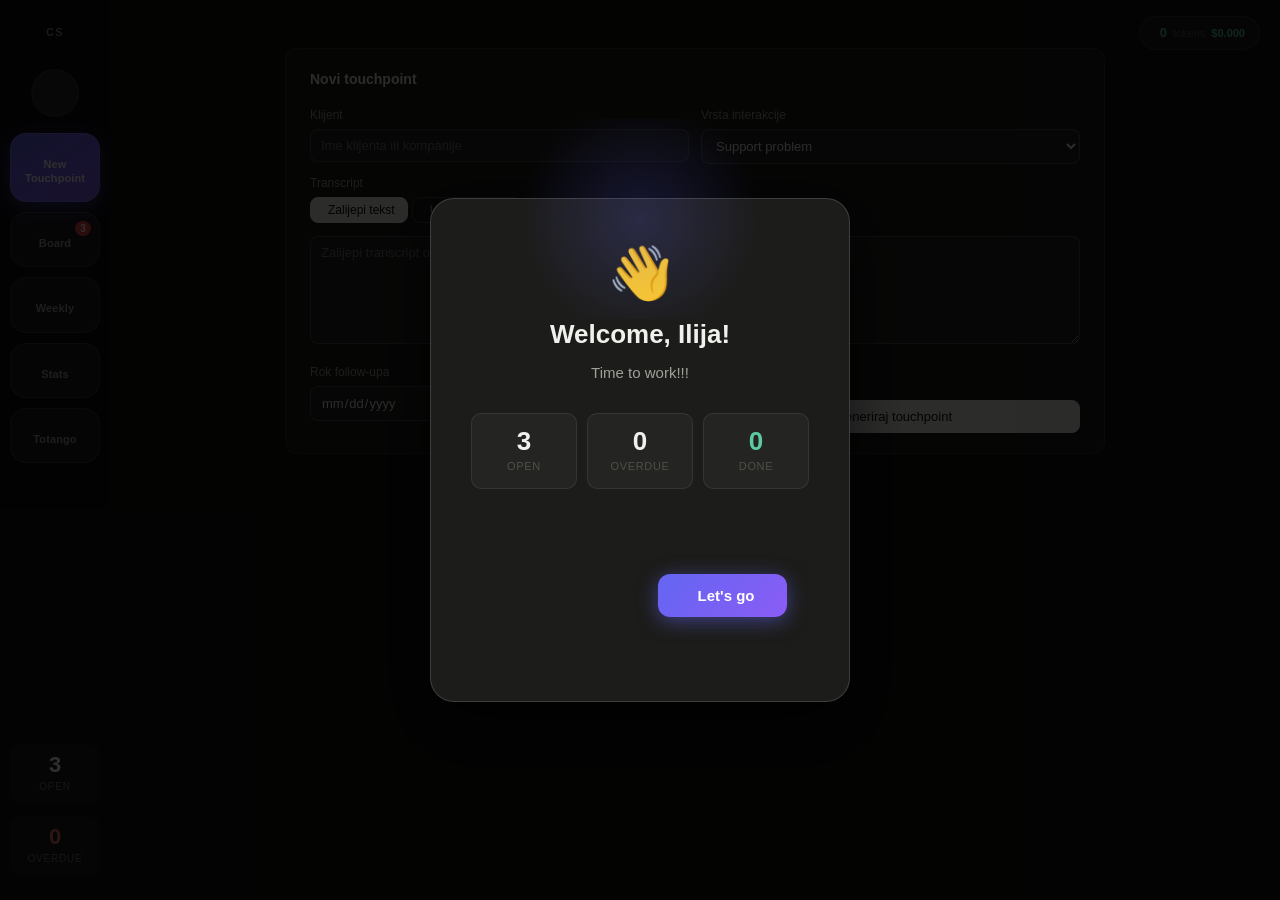
==== index.html @ 9b95db0a "Add files via upload" ====
<!DOCTYPE html>
<html lang="hr">
<head>
  <meta charset="UTF-8" />
  <meta name="viewport" content="width=device-width, initial-scale=1.0" />
  <title>CS Dashboard</title>
  <link rel="stylesheet" href="style.css" />
  <link rel="stylesheet" href="https://cdn.jsdelivr.net/npm/@tabler/icons-webfont@3.19.0/dist/tabler-icons.min.css" />
</head>
<body>
  <div class="app">

    <!-- SIDEBAR -->
    <aside class="sidebar">
      <div class="sidebar-logo">
        <i class="ti ti-layout-kanban"></i>
        <span>CS</span>
      </div>

      <div class="sidebar-avatar" onclick="document.getElementById('avatar-file-input').click()" title="Upload photo">
        <div class="avatar-placeholder" id="avatar-placeholder">
          <i class="ti ti-user"></i>
        </div>
        <img id="avatar-img" src="" alt="Profile" style="display:none" />
        <div class="avatar-overlay"><i class="ti ti-camera"></i></div>
      </div>
      <input type="file" id="avatar-file-input" accept="image/*" onchange="handleAvatarUpload(event)" />

      <nav class="sidebar-nav">
        <button class="nav-btn nav-tp active" data-tab="tp" onclick="switchTab('tp')">
          <i class="ti ti-file-text"></i>
          <span>New<br>Touchpoint</span>
        </button>
        <button class="nav-btn nav-board" data-tab="kb" onclick="switchTab('kb')">
          <i class="ti ti-layout-kanban"></i>
          <span>Board</span>
          <span class="nav-badge" id="kb-badge" style="display:none"></span>
        </button>
        <button class="nav-btn nav-weekly" data-tab="weekly" onclick="switchTab('weekly')">
          <i class="ti ti-calendar-week"></i>
          <span>Weekly</span>
        </button>
        <button class="nav-btn nav-stats" data-tab="stats" onclick="switchTab('stats')">
          <i class="ti ti-chart-pie"></i>
          <span>Stats</span>
        </button>
        <button class="nav-btn nav-totango" onclick="openTotango()">
          <i class="ti ti-external-link"></i>
          <span>Totango</span>
        </button>
      </nav>

      <div class="sidebar-stats">
        <div class="sidebar-stat">
          <div class="sidebar-stat-num" id="hdr-open">0</div>
          <div class="sidebar-stat-lbl">Open</div>
        </div>
        <div class="sidebar-stat warn">
          <div class="sidebar-stat-num" id="hdr-over">0</div>
          <div class="sidebar-stat-lbl">Overdue</div>
        </div>
      </div>
    </aside>

    <main class="content">
      <div class="token-counter" id="token-display">
        <i class="ti ti-cpu" style="font-size:13px"></i>
        <span id="token-num">0</span>
        <span class="token-sep">tokens</span>
        <span id="token-cost">$0.000</span>
      </div>

      <!-- TOUCHPOINT TAB -->
      <div class="view active" id="view-tp">
        <div class="tp-wrap">
          <div class="tp-form card">
            <h2 class="section-title">Novi touchpoint</h2>
            <div class="row2">
              <div class="field">
                <label for="tp-client">Klijent</label>
                <input id="tp-client" type="text" placeholder="Ime klijenta ili kompanije" />
              </div>
              <div class="field">
                <label for="tp-type">Vrsta interakcije</label>
                <select id="tp-type">
                  <option value="Support">Support problem</option>
                  <option value="Follow-up">Follow-up</option>
                  <option value="Bug">Bug prijava</option>
                  <option value="Feature">Feature zahtjev</option>
                  <option value="Billing">Billing</option>
                  <option value="Check-in">Check-in</option>
                </select>
              </div>
            </div>

            <div class="field">
              <label>Transcript</label>
              <div class="transcript-tabs">
                <button class="tt-tab active" onclick="switchTranscriptTab('paste')" id="ttab-paste">
                  <i class="ti ti-clipboard"></i> Zalijepi tekst
                </button>
                <button class="tt-tab" onclick="switchTranscriptTab('file')" id="ttab-file">
                  <i class="ti ti-file-upload"></i> Učitaj datoteku
                </button>
              </div>
              <div id="tt-paste">
                <textarea id="tp-raw" placeholder="Zalijepi transcript ovdje — Teams/Zoom summary, key points, ili slobodni opis situacije..." rows="6"></textarea>
              </div>
              <div id="tt-file" style="display:none">
                <div class="file-drop" id="file-drop"
                  onclick="document.getElementById('tp-file').click()"
                  ondragover="fileDragOver(event)"
                  ondragleave="fileDragLeave(event)"
                  ondrop="fileDrop(event)">
                  <i class="ti ti-file-text" style="font-size:24px;color:var(--text-3)"></i>
                  <span>Klikni ili prevuci datoteku</span>
                  <span class="file-hint">Podržava .txt, .md, .docx</span>
                </div>
                <input type="file" id="tp-file" accept=".txt,.md,.docx" style="display:none" onchange="handleFileUpload(event)" />
                <div id="file-loaded" class="file-loaded" style="display:none">
                  <i class="ti ti-circle-check" style="color:var(--teal-text)"></i>
                  <span id="file-loaded-name"></span>
                  <button class="btn-clear-file" onclick="clearFile()"><i class="ti ti-x"></i></button>
                </div>
              </div>
            </div>

            <div class="row2">
              <div class="field">
                <label for="tp-due">Rok follow-upa</label>
                <input id="tp-due" type="date" />
              </div>
              <div class="field field-action">
                <button class="btn btn-primary btn-full" id="btn-generate" onclick="generateTP()">
                  <i class="ti ti-sparkles"></i> Generiraj touchpoint
                </button>
              </div>
            </div>
          </div>

          <div class="tp-result card" id="tp-result-wrap" style="display:none">
            <div class="result-header">
              <h2 class="section-title">Generirani touchpoint</h2>
              <span class="result-client" id="result-client-label"></span>
            </div>
            <div class="tp-sections" id="tp-sections"></div>
            <div class="action-row">
              <button class="btn" onclick="copyTP()">
                <i class="ti ti-copy"></i> Copy for Totango
              </button>
              <button class="btn btn-tango" onclick="openSendToTotango()">
                <i class="ti ti-send"></i> Send to Totango
              </button>
              <button class="btn btn-success" onclick="addToBoard()">
                <i class="ti ti-circle-plus"></i> Add to board
              </button>
              <button class="btn btn-tasks" onclick="createTasksFromNextSteps()">
                <i class="ti ti-list-check"></i> Create tasks
              </button>
              <button class="btn btn-ghost" onclick="resetTP()">
                <i class="ti ti-refresh"></i> New
              </button>
            </div>
            <div class="feedback-msg" id="feedback-msg"></div>
          </div>
        </div>
      </div>

      <!-- KANBAN TAB -->
      <div class="view" id="view-kb">
        <div class="kb-toolbar">
          <select class="filter-select" id="kb-filter" onchange="renderBoard()">
            <option value="">All categories</option>
            <option>Support</option>
            <option>Bug</option>
            <option>Feature</option>
            <option>Billing</option>
            <option>Follow-up</option>
          </select>
          <button class="btn btn-sm" onclick="openAdd('todo')">
            <i class="ti ti-plus"></i> Add task
          </button>
        </div>
        <div class="board" id="board"></div>

        <!-- SPEECH BAR -->
        <div class="speech-bar" id="speech-bar">
          <span class="speech-label">Quick add:</span>
          <button class="mic-btn" id="mic-btn" onclick="toggleMic()" title="Click to speak">
            <i class="ti ti-microphone" id="mic-icon"></i>
          </button>
          <input class="speech-input" id="speech-input" type="text" placeholder='Type or speak a task... e.g. "Follow up with Acme about login issue"' />
          <select class="speech-col-select" id="speech-col">
            <option value="todo">To Do</option>
            <option value="waiting">Waiting</option>
            <option value="inprogress">In Progress</option>
            <option value="logtotango">Log to Totango</option>
            <option value="done">Done</option>
            <option value="specialcare">Special Care</option>
          </select>
          <button class="speech-add-btn" onclick="speechAddTask()">
            <i class="ti ti-circle-plus"></i> Add
          </button>
        </div>
      </div>

      <!-- STATS TAB -->
      <div class="view" id="view-stats">
        <div class="stats-layout">
          <div class="stats-left">
            <div class="stats-card card">
              <h2 class="section-title">Task completion</h2>
              <p class="stats-hint">Click a slice to see tasks</p>
              <div class="chart-wrap">
                <canvas id="pie-chart" width="200" height="200" style="cursor:pointer"></canvas>
                <div class="chart-legend" id="chart-legend"></div>
              </div>
            </div>
            <div class="stats-card card">
              <h2 class="section-title">By category</h2>
              <p class="stats-hint">Click a slice to see tasks</p>
              <div class="chart-wrap">
                <canvas id="bar-chart" width="200" height="200" style="cursor:pointer"></canvas>
                <div class="chart-legend" id="bar-legend"></div>
              </div>
            </div>
            <div class="stats-summary card">
              <h2 class="section-title">Summary</h2>
              <div class="summary-grid" id="summary-grid"></div>
            </div>
          </div>
          <div class="stats-right" id="stats-drilldown" style="display:none">
            <div class="card drilldown-card">
              <div class="drilldown-header">
                <div>
                  <h2 class="section-title" id="drilldown-title"></h2>
                  <p class="stats-hint" id="drilldown-count"></p>
                </div>
                <button class="icon-btn" onclick="closeDrilldown()"><i class="ti ti-x"></i></button>
              </div>
              <div class="drilldown-scroll" id="drilldown-tasks" style="max-height:520px;overflow-y:auto;overflow-x:hidden;padding-bottom:48px"></div>
              <div class="drilldown-fade"></div>
            </div>
          </div>
        </div>
      </div>

      <!-- WEEKLY VIEW -->
      <div class="view" id="view-weekly">
        <div class="weekly-wrap">
          <div class="weekly-header">
            <h2 class="section-title" id="weekly-title">Weekly Overview</h2>
            <button class="btn btn-sm" onclick="renderWeekly()"><i class="ti ti-refresh"></i> Refresh</button>
          </div>
          <div class="weekly-grid" id="weekly-grid"></div>
        </div>
      </div>

    </main>
  </div>

  <!-- CLIENT VIEW MODAL -->
  <div class="modal-bg" id="client-modal">
    <div class="modal modal-wide">
      <div class="modal-header">
        <h3 id="client-modal-name"></h3>
        <button class="icon-btn" onclick="closeClientModal()" aria-label="Close"><i class="ti ti-x"></i></button>
      </div>
      <div id="client-modal-tasks"></div>
    </div>
  </div>

  <!-- DETAIL MODAL -->
  <div class="modal-bg" id="det-modal">
    <div class="modal">
      <div class="modal-header">
        <div class="det-title-wrap">
          <input class="det-title-input" id="det-title" type="text" placeholder="Task title..." />
          <button class="field-mic-btn" onclick="fieldSpeech('det-title')" title="Speak title"><i class="ti ti-microphone"></i></button>
        </div>
        <button class="icon-btn" onclick="closeDetail()" aria-label="Close"><i class="ti ti-x"></i></button>
      </div>

      <button class="voice-fill-btn" id="voice-fill-btn" onclick="voiceFillTask()">
        <i class="ti ti-microphone"></i> Fill entire task by voice
      </button>
      <div class="voice-fill-status" id="voice-fill-status"></div>

      <div class="field">
        <label for="det-client-input">Client</label>
        <div class="field-with-mic">
          <input id="det-client-input" type="text" placeholder="Client name" />
          <button class="field-mic-btn" onclick="fieldSpeech('det-client-input')" title="Speak client name"><i class="ti ti-microphone"></i></button>
        </div>
      </div>
      <div class="field">
        <label>Status</label>
        <div class="status-row" id="det-status-row"></div>
      </div>
      <div class="field">
        <label for="det-note">Notes / touchpoint</label>
        <div class="field-with-mic">
          <textarea id="det-note" rows="5"></textarea>
          <button class="field-mic-btn field-mic-textarea" onclick="fieldSpeech('det-note')" title="Speak notes"><i class="ti ti-microphone"></i></button>
        </div>
      </div>
      <div class="field">
        <label for="det-due">Due date</label>
        <input id="det-due" type="date" />
      </div>
      <div class="modal-footer">
        <button class="btn btn-danger-ghost" onclick="deleteTask()">
          <i class="ti ti-trash"></i> Delete
        </button>
        <div class="modal-footer-right">
          <button class="btn" onclick="closeDetail()">Cancel</button>
          <button class="btn btn-primary" onclick="saveDetail()">Save</button>
        </div>
      </div>
    </div>
  </div>

  <!-- ADD MODAL -->
  <div class="modal-bg" id="add-modal">
    <div class="modal">
      <div class="modal-header">
        <h3>New task</h3>
        <button class="icon-btn" onclick="closeAdd()" aria-label="Close"><i class="ti ti-x"></i></button>
      </div>

      <button class="voice-fill-btn" id="voice-fill-add-btn" onclick="voiceFillNewTask()">
        <i class="ti ti-microphone"></i> Fill entire task by voice
      </button>
      <div class="voice-fill-status" id="voice-fill-add-status"></div>

      <div class="field">
        <label for="new-title">Title</label>
        <input id="new-title" type="text" placeholder="Short description..." />
      </div>
      <div class="field">
        <label for="new-client">Client</label>
        <input id="new-client" type="text" placeholder="Client name" />
      </div>
      <div class="row2">
        <div class="field">
          <label for="new-tag">Category</label>
          <select id="new-tag">
            <option>Support</option><option>Bug</option><option>Feature</option>
            <option>Billing</option><option>Follow-up</option>
          </select>
        </div>
        <div class="field">
          <label for="new-due">Due date</label>
          <input id="new-due" type="date" />
        </div>
      </div>
      <div class="field">
        <label for="new-note">Notes</label>
        <textarea id="new-note" rows="3" placeholder="Details, ticket number, link..."></textarea>
      </div>
      <div class="modal-footer">
        <div></div>
        <div class="modal-footer-right">
          <button class="btn" onclick="closeAdd()">Cancel</button>
          <button class="btn btn-primary" onclick="saveNew()">Add task</button>
        </div>
      </div>
    </div>
  </div>

  <!-- API KEY MODAL -->
  <div class="modal-bg" id="apikey-modal">
    <div class="modal">
      <div class="modal-header">
        <h3>Anthropic API ključ</h3>
      </div>
      <p class="modal-desc">Za generiranje touchpointova potreban je Anthropic API ključ. Sprema se samo lokalno u tvom browseru.</p>
      <div class="field">
        <label for="apikey-input">API ključ</label>
        <input id="apikey-input" type="password" placeholder="sk-ant-..." />
      </div>
      <div class="modal-footer">
        <a class="link-sm" href="https://console.anthropic.com/settings/keys" target="_blank">
          <i class="ti ti-external-link"></i> Dohvati ključ
        </a>
        <div class="modal-footer-right">
          <button class="btn btn-primary" onclick="saveApiKey()">Spremi i nastavi</button>
        </div>
      </div>
    </div>
  </div>

  <!-- WELCOME MODAL -->
  <div id="welcome-modal" style="position:fixed;inset:0;background:rgba(0,0,0,0.82);z-index:99999;display:flex;align-items:center;justify-content:center;padding:24px;font-family:-apple-system,BlinkMacSystemFont,'Segoe UI',sans-serif">
    <div style="background:#1c1c1a;border:0.5px solid rgba(255,255,255,0.15);border-radius:24px;padding:48px 40px 40px;width:100%;max-width:420px;text-align:center;position:relative;box-shadow:0 24px 60px rgba(0,0,0,0.6)">
      <div style="position:absolute;top:-80px;left:50%;transform:translateX(-50%);width:280px;height:200px;background:radial-gradient(circle,rgba(99,102,241,0.2) 0%,transparent 70%);pointer-events:none"></div>
      <div style="font-size:52px;margin-bottom:16px;line-height:1">👋</div>
      <div style="font-size:26px;font-weight:700;color:#f0f0ec;margin-bottom:8px">Welcome, Ilija!</div>
      <div style="font-size:15px;color:#a0a09a;margin-bottom:28px">Time to work!!!</div>
      <div style="display:flex;gap:10px;margin-bottom:32px" id="welcome-stats"></div>
      <div id="btn-wrap" style="position:relative;height:140px;width:100%;overflow:hidden;border-radius:12px">
        <button id="go-btn" onmouseenter="runAway(event)" onclick="closeWelcome()" style="padding:13px 32px;font-size:14px;font-weight:600;border-radius:12px;background:linear-gradient(135deg,#6366f1,#8b5cf6);color:white;border:none;cursor:pointer;position:absolute;top:50%;left:50%;transform:translate(-50%,-50%);white-space:nowrap;box-shadow:0 4px 20px rgba(99,102,241,0.5);transition:left .15s ease,top .15s ease,box-shadow .15s;font-family:inherit;display:flex;align-items:center;gap:8px;font-size:15px">
          <i class="ti ti-arrow-right" style="font-size:16px" aria-hidden="true"></i> Let's go
        </button>
      </div>
    </div>
  </div>

  <!-- PAC-MAN LOADING OVERLAY -->
  <div id="charizard-overlay" style="display:none;position:fixed;inset:0;background:rgba(0,0,0,0.88);z-index:9998;align-items:center;justify-content:center;flex-direction:column;gap:20px">
    <canvas id="charizard-canvas" width="360" height="80"></canvas>
    <div style="font-family:'Press Start 2P',monospace;font-size:9px;color:rgba(255,255,255,0.5);letter-spacing:1px" id="charizard-msg">GENERATING...</div>
  </div>

  <!-- SEND TO TOTANGO MODAL -->
  <div class="modal-bg" id="totango-modal">
    <div class="modal modal-wide">
      <div class="modal-header">
        <h3><i class="ti ti-send" style="font-size:16px;vertical-align:-2px;margin-right:6px"></i>Send to Totango</h3>
        <button class="icon-btn" onclick="closeTotangoModal()" aria-label="Close"><i class="ti ti-x"></i></button>
      </div>

      <div class="field">
        <label>Touchpoint type</label>
        <select id="tango-type">
          <option value="csat_follow_up">CSAT Follow Up</option>
          <option value="email">Email</option>
          <option value="in_person_meeting">In person meeting</option>
          <option value="internal_note">Internal Note</option>
          <option value="ms_teams_meeting" selected>MS Teams meeting</option>
          <option value="telephone_call">Telephone call</option>
        </select>
      </div>

      <div class="field">
        <label>Search account</label>
        <div style="display:flex;gap:8px">
          <input id="tango-search" type="text" placeholder="Search by company name..." style="flex:1" oninput="debounceTotangoSearch()" />
          <button class="btn btn-sm" onclick="searchTotangoAccounts()"><i class="ti ti-search"></i></button>
        </div>
      </div>

      <div id="tango-results" style="display:none;margin-bottom:12px">
        <div style="font-size:11px;color:var(--text-3);text-transform:uppercase;letter-spacing:.06em;margin-bottom:6px" id="tango-results-label"></div>
        <div id="tango-accounts-list"></div>
      </div>

      <div id="tango-selected-account" style="display:none;margin-bottom:12px">
        <div style="background:var(--surface2);border:0.5px solid var(--border);border-radius:var(--radius);padding:10px 14px;display:flex;align-items:center;gap:10px">
          <div id="tango-account-avatar" style="width:36px;height:36px;border-radius:50%;background:#0D9488;display:flex;align-items:center;justify-content:center;font-size:12px;font-weight:600;color:white;flex-shrink:0"></div>
          <div style="flex:1;min-width:0">
            <div id="tango-account-name" style="font-size:13px;font-weight:500;color:var(--text)"></div>
            <div id="tango-account-meta" style="font-size:11px;color:var(--text-3);margin-top:2px"></div>
          </div>
          <button class="icon-btn" onclick="clearTotangoAccount()" title="Change account"><i class="ti ti-x"></i></button>
        </div>
      </div>

      <div class="field">
        <label for="tango-subject">Subject</label>
        <input id="tango-subject" type="text" placeholder="Touchpoint subject (max 255 chars)" maxlength="255" />
      </div>

      <div id="tango-status" style="font-size:12px;color:var(--text-3);min-height:18px;margin-bottom:8px"></div>

      <div class="modal-footer">
        <div></div>
        <div class="modal-footer-right">
          <button class="btn" onclick="closeTotangoModal()">Cancel</button>
          <button class="btn btn-tango" id="tango-send-btn" onclick="sendTouchpointToTotango()" disabled>
            <i class="ti ti-send"></i> Send to Totango
          </button>
        </div>
      </div>
    </div>
  </div>

  <script src="https://cdn.jsdelivr.net/npm/mammoth@1.6.0/mammoth.browser.min.js"></script>
  <script src="app.js"></script>
</body>
</html>
---- style.css ----
:root {
  --bg: #111110;
  --surface: #1c1c1a;
  --surface2: #242422;
  --border: rgba(255,255,255,0.1);
  --border-strong: rgba(255,255,255,0.18);
  --text: #f0f0ec;
  --text-2: #a0a09a;
  --text-3: #505048;
  --blue-bg: #042C53;
  --blue-text: #85B7EB;
  --red-bg: #501313;
  --red-text: #F09595;
  --green-bg: #173404;
  --green-text: #97C459;
  --amber-bg: #412402;
  --amber-text: #EF9F27;
  --purple-bg: #26215C;
  --purple-text: #AFA9EC;
  --teal-bg: #04342C;
  --teal-text: #5DCAA5;
  --accent: #f0f0ec;
  --radius: 8px;
  --radius-lg: 12px;
}

*, *::before, *::after { box-sizing: border-box; margin: 0; padding: 0; }

body {
  font-family: -apple-system, BlinkMacSystemFont, 'Segoe UI', sans-serif;
  background: var(--bg);
  color: var(--text);
  font-size: 15px;
  line-height: 1.5;
  min-height: 100vh;
}

/* LAYOUT */
.app {
  display: flex;
  min-height: 100vh;
}

/* SIDEBAR */
.sidebar {
  width: 110px;
  flex-shrink: 0;
  background: #0f0f13;
  display: flex;
  flex-direction: column;
  align-items: center;
  padding: 20px 10px 24px;
  gap: 0;
  position: fixed;
  top: 0;
  left: 0;
  bottom: 0;
  z-index: 20;
}

.sidebar-logo {
  display: flex;
  flex-direction: column;
  align-items: center;
  gap: 4px;
  margin-bottom: 28px;
  color: white;
}
.sidebar-logo .ti { font-size: 22px; opacity: 0.9; }
.sidebar-logo span { font-size: 11px; font-weight: 700; letter-spacing: 0.12em; opacity: 0.5; text-transform: uppercase; }

.sidebar-nav {
  display: flex;
  flex-direction: column;
  gap: 10px;
  width: 100%;
}

/* Nav buttons — big, rounded, gradient */
.nav-btn {
  width: 100%;
  display: flex;
  flex-direction: column;
  align-items: center;
  justify-content: center;
  gap: 7px;
  padding: 16px 8px;
  border-radius: 16px;
  border: 1px solid rgba(255,255,255,0.12);
  cursor: pointer;
  font-family: inherit;
  font-size: 11px;
  font-weight: 600;
  color: rgba(255,255,255,0.6);
  background: rgba(255,255,255,0.06);
  transition: all 0.2s ease;
  position: relative;
  line-height: 1.3;
  letter-spacing: 0.01em;
}
.nav-btn .ti { font-size: 22px; transition: transform 0.2s; }
.nav-btn:hover {
  color: rgba(255,255,255,0.9);
  background: rgba(255,255,255,0.12);
  border-color: rgba(255,255,255,0.2);
  transform: translateY(-1px);
}
.nav-btn:hover .ti { transform: scale(1.1); }

/* Active states with unique gradients */
.nav-btn.active { color: white; }

.nav-tp.active {
  background: linear-gradient(145deg, #6366f1, #8b5cf6);
  box-shadow: 0 6px 20px rgba(99,102,241,0.45);
}
.nav-board.active {
  background: linear-gradient(145deg, #0ea5e9, #2563eb);
  box-shadow: 0 6px 20px rgba(37,99,235,0.45);
}
.nav-stats.active {
  background: linear-gradient(145deg, #10b981, #059669);
  box-shadow: 0 6px 20px rgba(16,185,129,0.4);
}

/* Hover previews for inactive */
.nav-tp:not(.active):hover { background: rgba(99,102,241,0.15); color: #a5b4fc; }
.nav-board:not(.active):hover { background: rgba(37,99,235,0.15); color: #93c5fd; }
.nav-stats:not(.active):hover { background: rgba(16,185,129,0.15); color: #6ee7b7; }
.nav-totango { color: rgba(255,255,255,0.6); background: rgba(255,255,255,0.06); border: 1px solid rgba(255,255,255,0.12); }
.nav-totango:hover { background: rgba(20,184,166,0.2); color: #5eead4; border-color: rgba(20,184,166,0.4); }

.nav-badge {
  position: absolute;
  top: 8px;
  right: 8px;
  background: #ef4444;
  color: white;
  font-size: 10px;
  font-weight: 700;
  padding: 1px 5px;
  border-radius: 999px;
  min-width: 16px;
  text-align: center;
}

/* Sidebar stats at bottom */
.sidebar-stats {
  margin-top: auto;
  display: flex;
  flex-direction: column;
  gap: 12px;
  width: 100%;
}
.sidebar-stat {
  background: rgba(255,255,255,0.05);
  border-radius: 12px;
  padding: 10px;
  text-align: center;
}
.sidebar-stat.warn .sidebar-stat-num { color: #f87171; }
.token-stat { background: rgba(255,255,255,0.04); }
.token-display {
  display: flex;
  flex-direction: column;
  align-items: center;
  gap: 1px;
  line-height: 1.3;
  font-family: -apple-system, monospace;
}
.sidebar-stat-num {
  font-size: 22px;
  font-weight: 700;
  color: white;
  line-height: 1;
}
.sidebar-stat-lbl {
  font-size: 10px;
  color: rgba(255,255,255,0.4);
  margin-top: 3px;
  text-transform: uppercase;
  letter-spacing: 0.08em;
}

/* CONTENT */
.content { margin-left: 110px; padding: 28px; flex: 1; min-width: 0; }
.view { display: none; }
.view.active { display: block; }

/* Touchpoint centered */
#view-tp.active {
  display: flex;
  flex-direction: column;
  align-items: center;
  padding-top: 20px;
}

#view-kb {
  height: calc(100vh - 56px);
  overflow: hidden;
  padding-bottom: 0;
}
.tp-wrap {
  width: 100%;
  max-width: 820px;
  display: flex;
  flex-direction: column;
  gap: 16px;
}
.tp-form.card { width: 100%; }

/* Profile avatar in sidebar */
.sidebar-avatar {
  width: 48px;
  height: 48px;
  border-radius: 50%;
  overflow: hidden;
  margin-bottom: 16px;
  border: 2px solid rgba(255,255,255,0.15);
  cursor: pointer;
  flex-shrink: 0;
  position: relative;
}
.sidebar-avatar img {
  width: 100%;
  height: 100%;
  object-fit: cover;
}
.sidebar-avatar .avatar-placeholder {
  width: 100%;
  height: 100%;
  background: rgba(255,255,255,0.1);
  display: flex;
  align-items: center;
  justify-content: center;
  color: rgba(255,255,255,0.4);
  font-size: 20px;
}
.sidebar-avatar:hover .avatar-overlay {
  opacity: 1;
}
.avatar-overlay {
  position: absolute;
  inset: 0;
  background: rgba(0,0,0,0.5);
  display: flex;
  align-items: center;
  justify-content: center;
  opacity: 0;
  transition: opacity 0.15s;
  border-radius: 50%;
}
.avatar-overlay .ti { font-size: 16px; color: white; }
#avatar-file-input { display: none; }

/* CARDS */
.card {
  background: var(--surface);
  border: 0.5px solid var(--border);
  border-radius: var(--radius-lg);
  padding: 20px 24px;
}

/* TOUCHPOINT FORM */
.section-title { font-size: 14px; font-weight: 600; color: var(--text); margin-bottom: 16px; }
.row2 { display: grid; grid-template-columns: 1fr 1fr; gap: 12px; }
.field { display: flex; flex-direction: column; gap: 5px; margin-bottom: 12px; }
.field:last-child { margin-bottom: 0; }
.field label { font-size: 12px; font-weight: 500; color: var(--text-2); }
.field-action { justify-content: flex-end; }
.field input, .field select, .field textarea {
  font-size: 13px;
  padding: 8px 10px;
  border-radius: var(--radius);
  border: 0.5px solid var(--border-strong);
  background: var(--surface2);
  color: var(--text);
  font-family: inherit;
  width: 100%;
  transition: border-color 0.15s;
}
.field input:focus, .field select:focus, .field textarea:focus {
  outline: none;
  border-color: var(--text-2);
}
.field textarea { resize: vertical; }

.tp-output {
  font-size: 13px;
  line-height: 1.7;
  color: var(--text);
  background: var(--surface2);
  border: 0.5px solid var(--border);
  border-radius: var(--radius);
  padding: 12px 14px;
  min-height: 100px;
  white-space: pre-wrap;
  margin-bottom: 12px;
}
.tp-output.loading { color: var(--text-3); font-style: italic; }

/* TRANSCRIPT TABS */
.transcript-tabs {
  display: flex;
  gap: 4px;
  margin-bottom: 8px;
}
.tt-tab {
  display: flex;
  align-items: center;
  gap: 5px;
  padding: 5px 12px;
  font-size: 12px;
  font-weight: 500;
  border-radius: var(--radius);
  border: 0.5px solid var(--border-strong);
  background: transparent;
  color: var(--text-2);
  cursor: pointer;
  font-family: inherit;
  transition: all 0.15s;
}
.tt-tab.active {
  background: var(--accent);
  color: var(--bg);
  border-color: var(--accent);
}
.tt-tab .ti { font-size: 13px; }

/* FILE DROP */
.file-drop {
  display: flex;
  flex-direction: column;
  align-items: center;
  justify-content: center;
  gap: 6px;
  padding: 24px 16px;
  border: 1.5px dashed var(--border-strong);
  border-radius: var(--radius);
  background: var(--surface2);
  cursor: pointer;
  transition: border-color 0.15s, background 0.15s;
  text-align: center;
}
.file-drop:hover { border-color: var(--text-2); background: var(--surface); }
.file-drop span { font-size: 13px; color: var(--text-2); }
.file-hint { font-size: 11px !important; color: var(--text-3) !important; }
.file-loaded {
  display: flex;
  align-items: center;
  gap: 8px;
  padding: 8px 12px;
  background: var(--teal-bg);
  border-radius: var(--radius);
  font-size: 13px;
  color: var(--teal-text);
  margin-top: 8px;
}
.file-loaded span { flex: 1; }
.btn-clear-file {
  background: none;
  border: none;
  cursor: pointer;
  color: var(--teal-text);
  padding: 0;
  display: flex;
  align-items: center;
  opacity: 0.7;
}
.btn-clear-file:hover { opacity: 1; }

/* TP SECTIONS - structured output */
.tp-sections { margin-bottom: 14px; }
.tp-section { margin-bottom: 12px; }
.tp-section-label {
  font-size: 11px;
  font-weight: 600;
  text-transform: uppercase;
  letter-spacing: 0.06em;
  color: var(--text-3);
  margin-bottom: 4px;
}
.tp-section-textarea {
  width: 100%;
  font-size: 13px;
  line-height: 1.65;
  color: var(--text);
  background: var(--surface2);
  border: 0.5px solid var(--border);
  border-radius: var(--radius);
  padding: 10px 12px;
  resize: vertical;
  font-family: inherit;
  min-height: 60px;
  transition: border-color 0.15s;
}
.tp-section-textarea:focus {
  outline: none;
  border-color: var(--border-strong);
}

.result-header { display: flex; align-items: center; justify-content: space-between; margin-bottom: 12px; }
.result-client { font-size: 12px; color: var(--text-3); }
.result-header .section-title { margin-bottom: 0; }

.action-row { display: flex; gap: 8px; flex-wrap: wrap; }
.feedback-msg { font-size: 12px; color: var(--teal-text); margin-top: 8px; min-height: 18px; }

/* BUTTONS */
.btn {
  display: inline-flex;
  align-items: center;
  gap: 6px;
  padding: 8px 14px;
  font-size: 13px;
  font-weight: 500;
  border-radius: var(--radius);
  border: 0.5px solid var(--border-strong);
  background: transparent;
  color: var(--text);
  cursor: pointer;
  font-family: inherit;
  transition: background 0.15s, opacity 0.15s;
  white-space: nowrap;
}
.btn:hover { background: var(--surface2); }
.btn:active { transform: scale(0.98); }
.btn .ti { font-size: 15px; }
.btn-primary {
  background: var(--accent);
  color: var(--bg);
  border-color: var(--accent);
}
.btn-primary:hover { opacity: 0.85; background: var(--accent); }
.btn-success {
  background: var(--teal-bg);
  color: var(--teal-text);
  border-color: var(--teal-text);
}
.btn-success:hover { opacity: 0.85; }
.btn-tango {
  background: rgba(13,148,136,0.12);
  color: #0D9488;
  border-color: #0D9488;
}
.btn-tango:hover { background: rgba(13,148,136,0.22); }
.btn-tango:disabled { opacity: 0.4; cursor: not-allowed; }

.tango-account-item {
  display: flex;
  align-items: center;
  gap: 10px;
  padding: 8px 12px;
  border-radius: var(--radius);
  border: 0.5px solid var(--border);
  margin-bottom: 5px;
  cursor: pointer;
  transition: background 0.15s, border-color 0.15s;
}
.tango-account-item:hover { background: var(--surface2); border-color: var(--border-strong); }
.tango-account-item.selected { border-color: #0D9488; background: rgba(13,148,136,0.08); }
.tango-account-avatar {
  width: 34px; height: 34px; border-radius: 50%;
  background: #0D9488; display: flex; align-items: center;
  justify-content: center; font-size: 11px; font-weight: 600;
  color: white; flex-shrink: 0;
}
.tango-account-name { font-size: 13px; font-weight: 500; color: var(--text); }
.tango-account-meta { font-size: 11px; color: var(--text-3); margin-top: 2px; }
.btn-ghost { border-color: var(--border); color: var(--text-2); }
.btn-ghost:hover { color: var(--text); }
.btn-sm { padding: 6px 10px; font-size: 12px; }
.btn-full { width: 100%; justify-content: center; }
.btn-danger-ghost { color: var(--red-text); border-color: transparent; }
.btn-danger-ghost:hover { background: var(--red-bg); }
.icon-btn { background: none; border: none; cursor: pointer; color: var(--text-2); padding: 4px; border-radius: var(--radius); display: flex; align-items: center; }
.icon-btn:hover { background: var(--surface2); color: var(--text); }
.icon-btn .ti { font-size: 18px; }

/* KANBAN */
.kb-toolbar {
  display: flex;
  align-items: center;
  gap: 10px;
  margin-bottom: 16px;
  flex-wrap: wrap;
}
.filter-select {
  font-size: 12px;
  padding: 6px 10px;
  border-radius: var(--radius);
  border: 0.5px solid var(--border-strong);
  background: var(--surface);
  color: var(--text-2);
  font-family: inherit;
  cursor: pointer;
}

.board {
  display: grid;
  grid-template-columns: repeat(6, 1fr);
  gap: 12px;
  align-items: start;
  height: calc(100vh - 230px);
}

/* Column base */
.col {
  min-width: 0;
  border-radius: var(--radius-lg);
  padding: 12px;
  border-top: 3px solid transparent;
  max-height: calc(100vh - 250px);
  overflow-y: auto;
  overflow-x: hidden;
  scrollbar-width: thin;
  scrollbar-color: rgba(255,255,255,0.1) transparent;
}
.col::-webkit-scrollbar { width: 4px; }
.col::-webkit-scrollbar-track { background: transparent; }
.col::-webkit-scrollbar-thumb { background: rgba(255,255,255,0.1); border-radius: 2px; }

/* Column accent colors — dark mode */
.col-todo       { background: #1a1630; border-top-color: #7C3AED; }
.col-waiting    { background: #1f1a12; border-top-color: #EA580C; }
.col-inprogress { background: #0f1828; border-top-color: #2563EB; }
.col-logtotango { background: #0d1f1a; border-top-color: #0D9488; }
.col-specialcare{ background: #220f14; border-top-color: #E11D48; }
.col-done       { background: #0d1f14; border-top-color: #16A34A; }

.col-header {
  display: flex;
  align-items: center;
  justify-content: space-between;
  margin-bottom: 10px;
}

/* Column title colors match border */
.col-todo       .col-title { color: #7C3AED; }
.col-waiting    .col-title { color: #EA580C; }
.col-inprogress .col-title { color: #2563EB; }
.col-logtotango .col-title { color: #0D9488; }
.col-specialcare .col-title { color: #E11D48; }
.col-done       .col-title { color: #16A34A; }

.col-title { font-size: 12px; font-weight: 600; text-transform: uppercase; letter-spacing: 0.04em; }
.col-count {
  font-size: 11px;
  background: var(--surface);
  border: 0.5px solid var(--border);
  border-radius: 999px;
  padding: 1px 8px;
  color: var(--text-3);
}

/* Card base — minimized by default */
.kanban-card {
  background: var(--surface);
  border: 0.5px solid var(--border);
  border-left: 3px solid transparent;
  border-radius: var(--radius);
  padding: 7px 12px;
  margin-bottom: 5px;
  cursor: pointer;
  transition: all 0.2s ease;
  overflow: hidden;
}

/* Minimized state — hide client, meta, totango */
.kanban-card .card-client,
.kanban-card .card-meta,
.kanban-card .card-totango,
.kanban-card .card-drag-handle {
  max-height: 0;
  opacity: 0;
  overflow: hidden;
  margin: 0;
  padding: 0;
  transition: max-height 0.2s ease, opacity 0.2s ease, margin 0.2s ease;
}

/* Minimized title — single line truncated */
.kanban-card .card-title {
  font-size: 12px;
  font-weight: 500;
  color: var(--text);
  line-height: 1.3;
  margin-bottom: 0;
  white-space: nowrap;
  overflow: hidden;
  text-overflow: ellipsis;
  transition: white-space 0.1s, margin 0.2s;
}

/* Hover — expand to full card */
.kanban-card:hover {
  padding: 10px 12px;
  border-color: var(--border-strong);
  border-left-color: inherit;
  transform: translateY(-1px);
  box-shadow: 0 4px 12px rgba(0,0,0,0.2);
  z-index: 2;
  position: relative;
}
.kanban-card:hover .card-title {
  white-space: normal;
  margin-bottom: 4px;
}
.kanban-card:hover .card-client {
  max-height: 40px;
  opacity: 1;
  margin-bottom: 7px;
}
.kanban-card:hover .card-meta {
  max-height: 40px;
  opacity: 1;
  margin-bottom: 4px;
}
.kanban-card:hover .card-totango {
  max-height: 40px;
  opacity: 1;
  margin-top: 7px;
  padding-top: 6px;
}
.kanban-card:hover .card-drag-handle {
  max-height: 20px;
  opacity: 1;
  margin-bottom: 2px;
}

.kanban-card:active { transform: scale(0.99); }

/* Card color by column */
.card-col-todo        { border-left-color: #7C3AED; background: #1a1035; }
.card-col-waiting     { border-left-color: #EA580C; background: #1f1508; }
.card-col-inprogress  { border-left-color: #2563EB; background: #0d1525; }
.card-col-logtotango  { border-left-color: #0D9488; background: #0a1a18; }
.card-col-done        { border-left-color: #16A34A; background: #0a1a0e; opacity: 0.75; }
.card-col-specialcare { border-left-color: #E11D48; background: #1f0a10; }

.card-client { font-size: 11px; color: var(--text-3); }
.card-client-link { cursor: pointer; }
.card-client-link:hover { color: var(--text-2); text-decoration: underline; }

.tag {
  font-size: 10px;
  font-weight: 600;
  padding: 2px 7px;
  border-radius: 999px;
  letter-spacing: 0.02em;
}
.t-support  { background: var(--blue-bg);   color: var(--blue-text);   }
.t-bug      { background: var(--red-bg);    color: var(--red-text);    }
.t-feature  { background: var(--green-bg);  color: var(--green-text);  }
.t-billing  { background: var(--amber-bg);  color: var(--amber-text);  }
.t-followup { background: var(--purple-bg); color: var(--purple-text); }
.t-checkin  { background: var(--teal-bg);   color: var(--teal-text);   }

.due-tag { font-size: 11px; color: var(--text-3); margin-left: auto; }
.due-tag.over { color: var(--red-text); font-weight: 500; }

/* VOICE FILL — detail modal */
.det-title-wrap { display: flex; align-items: center; gap: 6px; flex: 1; min-width: 0; }
.det-title-wrap .det-title-input { flex: 1; }
.field-with-mic { position: relative; display: flex; align-items: flex-start; gap: 6px; }
.field-with-mic input,
.field-with-mic textarea { flex: 1; }
.field-mic-btn {
  width: 28px;
  height: 28px;
  border-radius: 50%;
  border: 0.5px solid var(--border-strong);
  background: var(--surface2);
  color: var(--text-3);
  cursor: pointer;
  display: flex;
  align-items: center;
  justify-content: center;
  flex-shrink: 0;
  transition: all 0.15s;
  margin-top: 1px;
}
.field-mic-btn .ti { font-size: 13px; }
.field-mic-btn:hover { color: var(--text); border-color: var(--text-2); }
.field-mic-btn.recording {
  background: #E11D48;
  border-color: #E11D48;
  color: white;
  animation: pulse 1s ease-in-out infinite;
}
.field-mic-textarea { margin-top: 4px; }

.voice-fill-btn {
  width: 100%;
  display: flex;
  align-items: center;
  justify-content: center;
  gap: 7px;
  padding: 9px 14px;
  margin-bottom: 12px;
  border-radius: var(--radius);
  border: 0.5px solid rgba(99,102,241,0.4);
  background: rgba(99,102,241,0.08);
  color: #a5b4fc;
  font-size: 13px;
  font-weight: 500;
  cursor: pointer;
  font-family: inherit;
  transition: all 0.15s;
}
.voice-fill-btn:hover { background: rgba(99,102,241,0.15); border-color: rgba(99,102,241,0.6); }
.voice-fill-btn.recording {
  background: rgba(225,29,72,0.12);
  border-color: rgba(225,29,72,0.5);
  color: #fca5a5;
  animation: pulse 1.2s ease-in-out infinite;
}
.voice-fill-btn .ti { font-size: 15px; }
.voice-fill-status {
  font-size: 11px;
  color: var(--text-3);
  margin-bottom: 8px;
  margin-top: -8px;
  min-height: 16px;
  text-align: center;
}
.kanban-card[draggable="true"] { cursor: grab; }
.kanban-card[draggable="true"]:active { cursor: grabbing; }

.card-drag-handle {
  font-size: 12px;
  color: var(--text-3);
  margin-bottom: 2px;
  opacity: 0;
  transition: opacity 0.15s;
  line-height: 1;
}
.kanban-card:hover .card-drag-handle { opacity: 1; }

.kanban-card.dragging {
  opacity: 0.4;
  transform: rotate(1.5deg) scale(1.02);
  box-shadow: 0 4px 16px rgba(0,0,0,0.15);
  cursor: grabbing;
}

.col.drag-over {
  outline: 2px dashed var(--border-strong);
  outline-offset: -4px;
}

.add-btn {
  width: 100%;
  background: transparent;
  border: 0.5px dashed var(--border-strong);
  border-radius: var(--radius);
  padding: 7px;
  font-size: 12px;
  color: var(--text-3);
  cursor: pointer;
  display: flex;
  align-items: center;
  justify-content: center;
  gap: 4px;
  transition: background 0.15s, color 0.15s;
  margin-top: 4px;
  font-family: inherit;
}
.add-btn:hover { background: var(--surface); color: var(--text-2); }
.add-btn .ti { font-size: 13px; }

/* TOTANGO CHECKBOX */
.card-totango {
  display: flex;
  align-items: center;
  gap: 5px;
  margin-top: 7px;
  padding-top: 6px;
  border-top: 0.5px solid var(--border);
  cursor: pointer;
  border-radius: var(--radius);
  transition: background 0.15s;
}
.card-totango:hover { background: rgba(255,255,255,0.04); }
.totango-check { display: flex; align-items: center; }
.totango-check .ti {
  font-size: 14px;
  color: var(--text-3);
  transition: color 0.2s;
}
.totango-check.checked .ti { color: #5DCAA5; }
.totango-label {
  font-size: 10px;
  color: var(--text-3);
  transition: color 0.2s;
}
.card-totango-done .totango-label { color: #5DCAA5; font-weight: 500; }
.card-totango-done { border-top-color: rgba(93,202,165,0.3); }

/* MODALS */
.modal-bg {
  display: none;
  position: fixed;
  inset: 0;
  background: rgba(0,0,0,0.4);
  z-index: 100;
  align-items: flex-start;
  justify-content: center;
  padding: 60px 16px 16px;
  overflow-y: auto;
}
.modal-bg.open { display: flex; }
.modal {
  background: var(--surface);
  border: 0.5px solid var(--border);
  border-radius: var(--radius-lg);
  padding: 20px 24px;
  width: 100%;
  max-width: 420px;
}
.modal-header {
  display: flex;
  align-items: center;
  justify-content: space-between;
  margin-bottom: 16px;
}
.modal-header h3 { font-size: 15px; font-weight: 600; }
.det-title-input {
  flex: 1;
  font-size: 15px;
  font-weight: 600;
  color: var(--text);
  background: transparent;
  border: none;
  border-bottom: 1.5px solid transparent;
  padding: 2px 4px;
  border-radius: 0;
  font-family: inherit;
  min-width: 0;
  transition: border-color 0.15s;
}
.det-title-input:hover { border-bottom-color: var(--border-strong); }
.det-title-input:focus { outline: none; border-bottom-color: var(--text-2); background: var(--surface2); border-radius: var(--radius) var(--radius) 0 0; }
.modal-client { font-size: 13px; color: var(--text-2); margin-bottom: 14px; }
.modal-desc { font-size: 13px; color: var(--text-2); margin-bottom: 14px; line-height: 1.6; }
.modal-footer {
  display: flex;
  align-items: center;
  justify-content: space-between;
  margin-top: 16px;
  padding-top: 12px;
  border-top: 0.5px solid var(--border);
}
.modal-footer-right { display: flex; gap: 8px; }

.status-row { display: flex; gap: 6px; flex-wrap: wrap; margin-top: 4px; }
.sbtn {
  font-size: 11px;
  padding: 4px 10px;
  border-radius: 999px;
  border: 0.5px solid var(--border-strong);
  cursor: pointer;
  background: transparent;
  color: var(--text-2);
  font-family: inherit;
  transition: background 0.12s;
}
.sbtn:hover { background: var(--surface2); }
.sbtn.active { background: var(--accent); color: var(--bg); border-color: var(--accent); }

.link-sm {
  font-size: 12px;
  color: var(--text-2);
  text-decoration: none;
  display: flex;
  align-items: center;
  gap: 4px;
}
.link-sm:hover { color: var(--text); }

/* WELCOME MODAL — standalone, always on top */
#welcome-modal {
  position: fixed !important;
  inset: 0;
  background: rgba(0,0,0,0.75);
  z-index: 9000;
  display: flex;
  align-items: center;
  justify-content: center;
  padding: 24px;
  animation: fadeIn 0.3s ease;
}
#welcome-modal.hidden { display: none; }
@keyframes fadeIn {
  from { opacity: 0; }
  to   { opacity: 1; }
}
@keyframes slideUp {
  from { opacity: 0; transform: translateY(20px) scale(0.96); }
  to   { opacity: 1; transform: translateY(0) scale(1); }
}
.welcome-modal {
  text-align: center;
  padding: 48px 40px 36px;
  max-width: 440px;
  width: 100%;
  background: var(--surface);
  border: 0.5px solid var(--border);
  border-radius: 24px;
  position: relative;
  overflow: visible;
  animation: slideUp 0.35s ease;
}
.welcome-modal::before {
  content: '';
  position: absolute;
  top: -60px;
  left: 50%;
  transform: translateX(-50%);
  width: 260px;
  height: 220px;
  background: radial-gradient(circle, rgba(99,102,241,0.2) 0%, transparent 70%);
  pointer-events: none;
}
.welcome-emoji {
  font-size: 56px;
  margin-bottom: 16px;
  line-height: 1;
}
.welcome-title {
  font-size: 28px;
  font-weight: 700;
  color: var(--text);
  margin-bottom: 8px;
}
.welcome-sub {
  font-size: 16px;
  color: var(--text-2);
  margin-bottom: 32px;
}
.welcome-stats {
  display: flex;
  gap: 12px;
  margin-bottom: 36px;
  justify-content: center;
}
.welcome-stat-item {
  flex: 1;
  background: var(--surface2);
  border-radius: var(--radius);
  padding: 14px 10px;
  border: 0.5px solid var(--border);
}
.welcome-stat-num {
  font-size: 26px;
  font-weight: 700;
  color: var(--text);
  line-height: 1;
}
.welcome-stat-num.warn { color: #f87171; }
.welcome-stat-num.good { color: #5DCAA5; }
.welcome-stat-lbl {
  font-size: 11px;
  color: var(--text-3);
  margin-top: 4px;
}/* Runaway button container */
.welcome-btn-wrap {
  position: relative;
  height: 160px;
  width: 100%;
  margin: 0 -40px;
  padding: 0 40px;
}
.welcome-go-btn {
  padding: 14px 36px;
  font-size: 15px;
  font-weight: 600;
  border-radius: 12px;
  background: linear-gradient(135deg, #6366f1, #8b5cf6);
  color: white;
  border: none;
  cursor: pointer;
  font-family: inherit;
  position: absolute;
  top: 50%;
  left: 50%;
  transform: translate(-50%, -50%);
  white-space: nowrap;
  box-shadow: 0 4px 16px rgba(99,102,241,0.4);
}
.welcome-go-btn:hover {
  box-shadow: 0 6px 24px rgba(99,102,241,0.5);
}

/* SPEECH BAR */
.speech-bar {
  background: var(--surface);
  border: 0.5px solid var(--border);
  border-radius: var(--radius-lg);
  padding: 12px 16px;
  display: flex;
  align-items: center;
  gap: 10px;
  margin-top: 16px;
  box-shadow: 0 2px 12px rgba(0,0,0,0.3);
}

.speech-input {
  flex: 1;
  font-size: 14px;
  padding: 9px 14px;
  border-radius: var(--radius);
  border: 0.5px solid var(--border-strong);
  background: var(--surface2);
  color: var(--text);
  font-family: inherit;
}
.speech-input:focus { outline: none; border-color: var(--text-2); }
.speech-input::placeholder { color: var(--text-3); }

.mic-btn {
  width: 40px;
  height: 40px;
  border-radius: 50%;
  border: 0.5px solid var(--border-strong);
  background: var(--surface2);
  color: var(--text-2);
  cursor: pointer;
  display: flex;
  align-items: center;
  justify-content: center;
  transition: all 0.15s;
  flex-shrink: 0;
}
.mic-btn:hover { background: var(--surface); color: var(--text); }
.mic-btn.recording {
  background: #E11D48;
  border-color: #E11D48;
  color: white;
  animation: pulse 1.2s ease-in-out infinite;
}
.mic-btn .ti { font-size: 18px; }

.speech-col-select {
  font-size: 13px;
  padding: 8px 10px;
  border-radius: var(--radius);
  border: 0.5px solid var(--border-strong);
  background: var(--surface2);
  color: var(--text);
  font-family: inherit;
  cursor: pointer;
  flex-shrink: 0;
}

.speech-add-btn {
  height: 40px;
  padding: 0 16px;
  border-radius: var(--radius);
  border: 0.5px solid var(--border-strong);
  background: var(--accent);
  color: var(--bg);
  font-size: 13px;
  font-weight: 500;
  cursor: pointer;
  display: flex;
  align-items: center;
  gap: 6px;
  font-family: inherit;
  flex-shrink: 0;
  transition: opacity 0.15s;
}
.speech-add-btn:hover { opacity: 0.85; }
.speech-add-btn .ti { font-size: 15px; }

.speech-label {
  font-size: 12px;
  color: var(--text-3);
  white-space: nowrap;
  flex-shrink: 0;
}

@keyframes pulse {
  0%, 100% { box-shadow: 0 0 0 0 rgba(225, 29, 72, 0.4); }
  50% { box-shadow: 0 0 0 8px rgba(225, 29, 72, 0); }
}

/* TOKEN COUNTER — top right */
.token-counter {
  position: fixed;
  top: 16px;
  right: 20px;
  display: flex;
  align-items: center;
  gap: 6px;
  background: var(--surface);
  border: 0.5px solid var(--border);
  border-radius: 999px;
  padding: 6px 14px;
  font-size: 13px;
  font-weight: 600;
  color: #5DCAA5;
  z-index: 15;
  box-shadow: 0 2px 8px rgba(0,0,0,0.3);
  transition: color 0.3s;
}
.token-sep { font-size: 11px; color: var(--text-3); font-weight: 400; }
#token-cost { font-size: 11px; }

/* WEEKLY VIEW */
.weekly-wrap { max-width: 820px; }
.weekly-header { display: flex; align-items: center; justify-content: space-between; margin-bottom: 20px; }

/* Summary row — 4 big stat cards */
.weekly-summary-row {
  display: grid;
  grid-template-columns: repeat(4, 1fr);
  gap: 10px;
  margin-bottom: 16px;
}
.weekly-summary-card {
  background: var(--surface);
  border: 0.5px solid var(--border);
  border-radius: var(--radius-lg);
  padding: 16px;
  text-align: center;
  cursor: default;
}
.ws-num { font-size: 32px; font-weight: 700; line-height: 1; margin-bottom: 4px; }
.ws-lbl { font-size: 11px; color: var(--text-3); text-transform: uppercase; letter-spacing: 0.05em; }
.ws-red   .ws-num { color: #f87171; }
.ws-green .ws-num { color: #5DCAA5; }
.ws-amber .ws-num { color: #EF9F27; }
.ws-teal  .ws-num { color: #0D9488; }
.ws-purple .ws-num { color: #9060ee; }

.weekly-grid { display: flex; flex-direction: column; gap: 10px; }
.weekly-section {
  background: var(--surface);
  border: 0.5px solid var(--border);
  border-radius: var(--radius-lg);
  padding: 14px 18px;
}
.weekly-section-title {
  font-size: 11px;
  font-weight: 600;
  text-transform: uppercase;
  letter-spacing: 0.07em;
  color: var(--text-3);
  margin-bottom: 10px;
  display: flex;
  align-items: center;
  gap: 7px;
}
.weekly-section-title .ti { font-size: 13px; }
.ws-count {
  font-size: 10px;
  font-weight: 700;
  padding: 1px 7px;
  border-radius: 999px;
}
.weekly-task-row {
  display: flex;
  align-items: center;
  gap: 8px;
  padding: 6px 8px;
  border-radius: var(--radius);
  margin-bottom: 3px;
  cursor: pointer;
  transition: background 0.15s;
}
.weekly-task-row:hover { background: var(--surface2); }
.weekly-task-info { flex: 1; min-width: 0; }
.weekly-task-title { font-size: 12px; color: var(--text); white-space: nowrap; overflow: hidden; text-overflow: ellipsis; }
.weekly-task-client { font-size: 10px; color: var(--text-3); margin-top: 1px; }
.weekly-due { font-size: 11px; color: var(--text-3); white-space: nowrap; }
.weekly-due.over { color: #f87171; }
.weekly-stuck-days { font-size: 10px; font-weight: 700; color: #9060ee; background: #26215C; padding: 1px 6px; border-radius: 999px; white-space: nowrap; }
.weekly-show-more {
  font-size: 11px;
  color: var(--text-3);
  padding: 6px 8px;
  cursor: pointer;
  border-radius: var(--radius);
}
.weekly-show-more:hover { background: var(--surface2); color: var(--text-2); }
.weekly-all-clear {
  display: flex;
  flex-direction: column;
  align-items: center;
  gap: 12px;
  padding: 40px;
  color: var(--text-2);
  font-size: 15px;
}

/* NAV weekly color */
.nav-weekly.active { background: linear-gradient(145deg, #d97706, #b45309); box-shadow: 0 6px 20px rgba(217,119,6,0.4); }
.nav-weekly:not(.active):hover { background: rgba(217,119,6,0.15); color: #fcd34d; }

/* CLIENT MODAL */
.modal-wide { max-width: 560px; }
.client-task-item { display: flex; align-items: center; gap: 8px; padding: 8px 10px; border-radius: var(--radius); border: 0.5px solid var(--border); margin-bottom: 6px; cursor: pointer; }
.client-task-item:hover { background: var(--surface2); }
.client-task-title { font-size: 13px; color: var(--text); flex: 1; }
.client-col-badge { font-size: 10px; padding: 2px 8px; border-radius: 999px; }
.col-badge-todo { background: #1a1035; color: #9060ee; }
.col-badge-waiting { background: #1f1508; color: #d08020; }
.col-badge-inprogress { background: #0d1525; color: #4080ee; }
.col-badge-logtotango { background: #0a1a18; color: #0D9488; }
.col-badge-done { background: #0a1a0e; color: #40c070; }
.col-badge-specialcare { background: #1f0a10; color: #E11D48; }

/* TIME TRACKING badge on card */
.card-age { font-size: 9px; color: var(--text-3); margin-left: auto; display: flex; align-items: center; gap: 2px; }
.card-age.warn { color: var(--amber-text); }
.card-age.old { color: var(--red-text); }
.stats-layout {
  display: grid;
  grid-template-columns: 1fr;
  gap: 16px;
  max-width: 1100px;
  transition: grid-template-columns 0.3s ease;
}
.stats-layout.with-drilldown { grid-template-columns: 1fr 320px; }
.stats-left { display: flex; flex-direction: column; gap: 14px; }
.stats-right { }
.stats-card { }
.stats-hint { font-size: 11px; color: var(--text-3); margin-bottom: 8px; margin-top: -8px; }

.chart-wrap {
  display: flex;
  align-items: center;
  gap: 20px;
  flex-wrap: wrap;
}
canvas { flex-shrink: 0; }

.chart-legend { display: flex; flex-direction: column; gap: 6px; }
.legend-item {
  display: flex;
  align-items: center;
  gap: 8px;
  font-size: 13px;
  color: var(--text);
  cursor: pointer;
  padding: 4px 6px;
  border-radius: var(--radius);
  transition: background 0.15s, opacity 0.2s;
}
.legend-item:hover { background: var(--surface2); }
.legend-item.faded { opacity: 0.3; }
.legend-dot { width: 10px; height: 10px; border-radius: 50%; flex-shrink: 0; }
.legend-label { color: var(--text-2); flex: 1; }
.legend-val { font-weight: 600; padding-left: 8px; }

.stats-layout.with-drilldown { grid-template-columns: 1fr 400px; }
.stats-right {
  position: sticky;
  top: 28px;
  height: calc(100vh - 170px);
  display: flex;
  flex-direction: column;
}
.drilldown-card {
  flex: 1;
  overflow: hidden;
  position: relative;
  display: flex;
  flex-direction: column;
  border-top: 3px solid transparent;
}
.drilldown-scroll {
  flex: 1;
  overflow-y: auto;
  overflow-x: hidden;
  padding-right: 4px;
  scrollbar-width: thin;
  scrollbar-color: #e879a0 #1a0a1a;
}
.drilldown-scroll::-webkit-scrollbar { width: 8px; }
.drilldown-scroll::-webkit-scrollbar-track { background: #0f0a14; border-radius: 999px; }
.drilldown-scroll::-webkit-scrollbar-thumb {
  background: linear-gradient(180deg, #e879a0, #ff4488);
  border-radius: 999px;
  border: 2px solid #0f0a14;
}
.drilldown-scroll::-webkit-scrollbar-button { display: none; }
.drilldown-fade {
  position: absolute;
  bottom: 0;
  left: 0;
  right: 0;
  height: 60px;
  background: linear-gradient(to bottom, transparent, var(--surface));
  pointer-events: none;
  border-radius: 0 0 var(--radius-lg) var(--radius-lg);
}
.drilldown-header { display: flex; align-items: flex-start; justify-content: space-between; margin-bottom: 12px; gap: 8px; padding-bottom: 10px; border-bottom: 0.5px solid var(--border); }
.drilldown-task {
  display: flex;
  align-items: flex-start;
  gap: 8px;
  padding: 8px 10px;
  border-radius: var(--radius);
  border: 0.5px solid var(--border);
  margin-bottom: 5px;
  cursor: pointer;
  transition: background 0.15s;
}
.drilldown-task:hover { background: var(--surface2); }
.drilldown-task-info { flex: 1; min-width: 0; }
.drilldown-task-title { font-size: 12px; color: var(--text); line-height: 1.4; }
.drilldown-task-client { font-size: 11px; color: var(--text-3); margin-top: 2px; }

.summary-grid {
  display: grid;
  grid-template-columns: repeat(auto-fit, minmax(120px, 1fr));
  gap: 10px;
  margin-top: 4px;
}
.summary-item {
  background: var(--surface2);
  border-radius: var(--radius);
  padding: 12px 14px;
  display: flex;
  flex-direction: column;
  gap: 4px;
}
.summary-num { font-size: 26px; font-weight: 700; color: var(--text); line-height: 1; }
.summary-lbl { font-size: 12px; color: var(--text-2); }
.summary-item.highlight .summary-num { color: #16A34A; }
.summary-item.warn .summary-num { color: #E11D48; }
@media (max-width: 900px) {
  .board { grid-template-columns: repeat(3, 1fr); }
}
@media (max-width: 600px) {
  .topbar { padding: 0 16px; }
  .content { padding: 12px; }
  .row2 { grid-template-columns: 1fr; }
  .topbar-right .stat-pill { display: none; }
  .board { grid-template-columns: repeat(2, 1fr); }
  .speech-bar { padding: 10px 12px; gap: 8px; }
  .speech-label { display: none; }
}
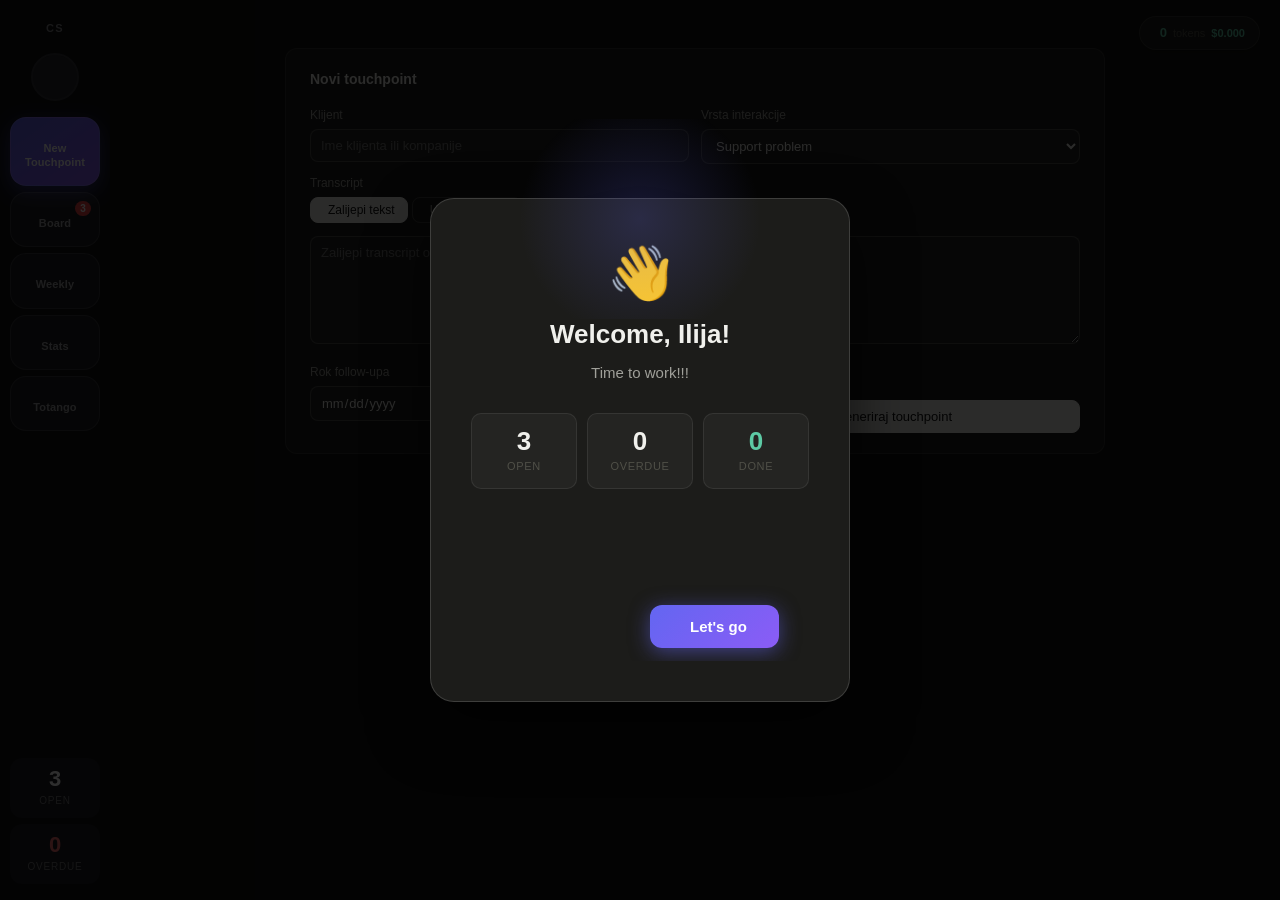
==== commit 798d2e6d: "Add files via upload" ====
--- a/index.html
+++ b/index.html
@@ -145,9 +145,6 @@
             </div>
             <div class="tp-sections" id="tp-sections"></div>
             <div class="action-row">
-              <button class="btn" onclick="copyTP()">
-                <i class="ti ti-copy"></i> Copy for Totango
-              </button>
               <button class="btn btn-tango" onclick="openSendToTotango()">
                 <i class="ti ti-send"></i> Send to Totango
               </button>
--- a/style.css
+++ b/style.css
@@ -49,13 +49,14 @@
   display: flex;
   flex-direction: column;
   align-items: center;
-  padding: 20px 10px 24px;
+  padding: 16px 10px 16px;
   gap: 0;
   position: fixed;
   top: 0;
   left: 0;
   bottom: 0;
   z-index: 20;
+  overflow: hidden;
 }
 
 .sidebar-logo {
@@ -63,7 +64,7 @@
   flex-direction: column;
   align-items: center;
   gap: 4px;
-  margin-bottom: 28px;
+  margin-bottom: 16px;
   color: white;
 }
 .sidebar-logo .ti { font-size: 22px; opacity: 0.9; }
@@ -72,7 +73,7 @@
 .sidebar-nav {
   display: flex;
   flex-direction: column;
-  gap: 10px;
+  gap: 6px;
   width: 100%;
 }
 
@@ -149,7 +150,7 @@
   margin-top: auto;
   display: flex;
   flex-direction: column;
-  gap: 12px;
+  gap: 6px;
   width: 100%;
 }
 .sidebar-stat {
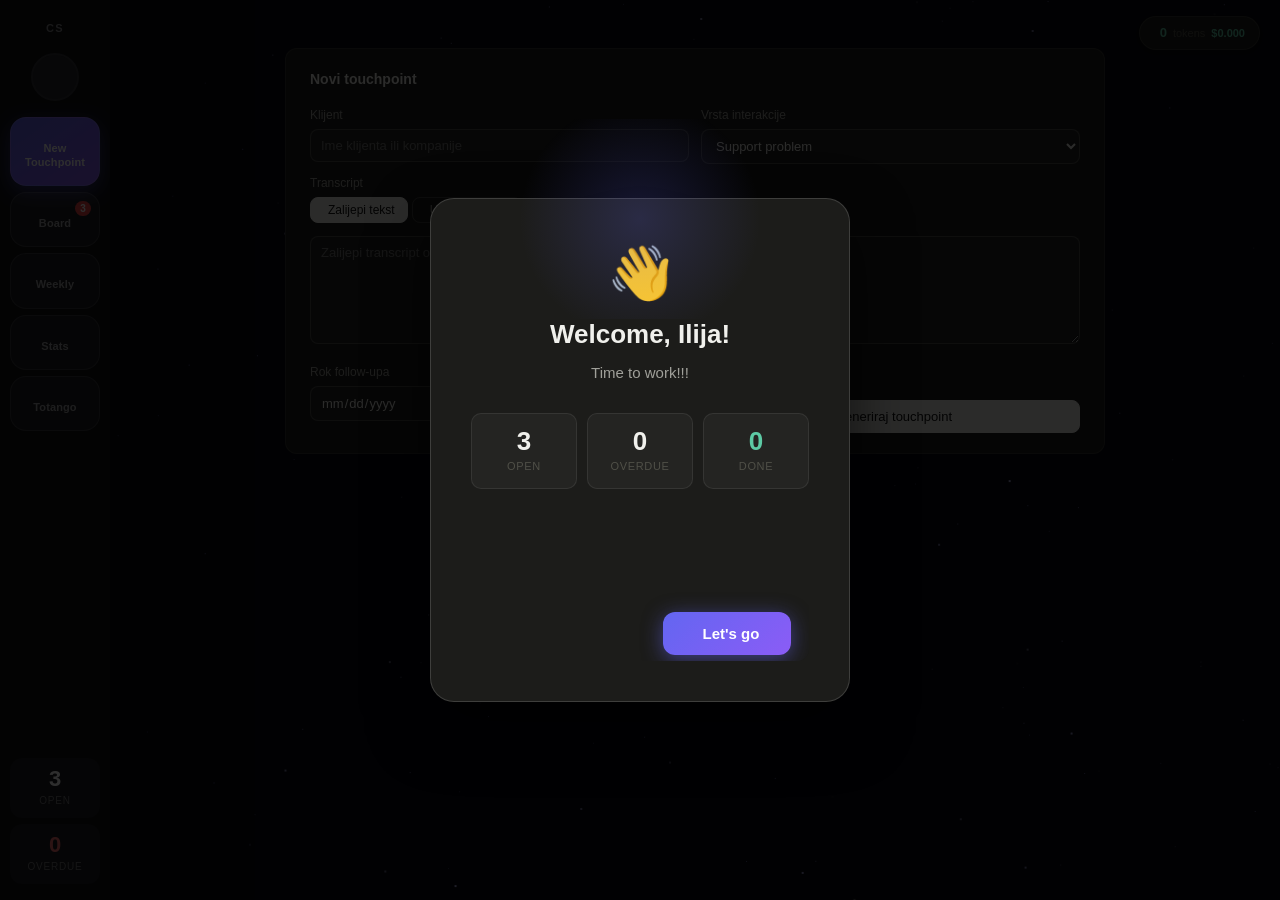
==== commit 76f2a04b: "Add files via upload" ====
--- a/index.html
+++ b/index.html
@@ -8,6 +8,7 @@
   <link rel="stylesheet" href="https://cdn.jsdelivr.net/npm/@tabler/icons-webfont@3.19.0/dist/tabler-icons.min.css" />
 </head>
 <body>
+  <canvas id="star-bg" style="position:fixed;top:0;left:0;width:100%;height:100%;z-index:0;pointer-events:none"></canvas>
   <div class="app">
 
     <!-- SIDEBAR -->
@@ -474,5 +475,66 @@
 
   <script src="https://cdn.jsdelivr.net/npm/mammoth@1.6.0/mammoth.browser.min.js"></script>
   <script src="app.js"></script>
+  <script>
+  // Parallax star background
+  (function(){
+    const cv=document.getElementById('star-bg');
+    const ctx=cv.getContext('2d');
+    cv.style.imageRendering='pixelated';
+
+    const layers=[
+      {stars:[],speed:0.05,size:1,color:'#333355',count:80},
+      {stars:[],speed:0.15,size:1,color:'#555588',count:50},
+      {stars:[],speed:0.3,size:2,color:'#8888bb',count:30,twinkle:true},
+      {stars:[],speed:0.6,size:2,color:'#aaaadd',count:15,twinkle:true},
+      {stars:[],speed:1.1,size:3,color:'#ffffff',count:6,twinkle:true},
+    ];
+
+    function init(){
+      cv.width=window.innerWidth;
+      cv.height=window.innerHeight;
+      layers.forEach(l=>{
+        l.stars=Array.from({length:l.count},()=>({
+          x:Math.random()*cv.width,
+          y:Math.random()*cv.height,
+          t:Math.random()*Math.PI*2
+        }));
+      });
+    }
+    window.addEventListener('resize',init);
+    init();
+
+    let f=0;
+    function draw(){
+      ctx.clearRect(0,0,cv.width,cv.height);
+      layers.forEach(l=>{
+        l.stars.forEach((s,i)=>{
+          s.y+=l.speed;
+          if(s.y>cv.height){s.y=0;s.x=Math.random()*cv.width;}
+
+          let alpha=1;
+          if(l.twinkle){
+            alpha=0.5+Math.sin(f*0.04+s.t)*0.5;
+          }
+          ctx.globalAlpha=alpha;
+          ctx.fillStyle=l.color;
+
+          if(l.size===3){
+            ctx.fillRect(s.x,s.y,2,2);
+            ctx.globalAlpha=alpha*0.4;
+            ctx.fillRect(s.x-1,s.y,4,1);
+            ctx.fillRect(s.x,s.y-1,2,4);
+          } else {
+            ctx.fillRect(s.x,s.y,l.size,l.size);
+          }
+        });
+      });
+      ctx.globalAlpha=1;
+      f++;
+      requestAnimationFrame(draw);
+    }
+    draw();
+  })();
+  </script>
 </body>
 </html>
--- a/style.css
+++ b/style.css
@@ -28,7 +28,7 @@
 
 body {
   font-family: -apple-system, BlinkMacSystemFont, 'Segoe UI', sans-serif;
-  background: var(--bg);
+  background: #08080f;
   color: var(--text);
   font-size: 15px;
   line-height: 1.5;
@@ -39,6 +39,8 @@
 .app {
   display: flex;
   min-height: 100vh;
+  position: relative;
+  z-index: 1;
 }
 
 /* SIDEBAR */
@@ -184,7 +186,7 @@
 }
 
 /* CONTENT */
-.content { margin-left: 110px; padding: 28px; flex: 1; min-width: 0; }
+.content { margin-left: 110px; padding: 28px; flex: 1; min-width: 0; background: transparent; }
 .view { display: none; }
 .view.active { display: block; }
 
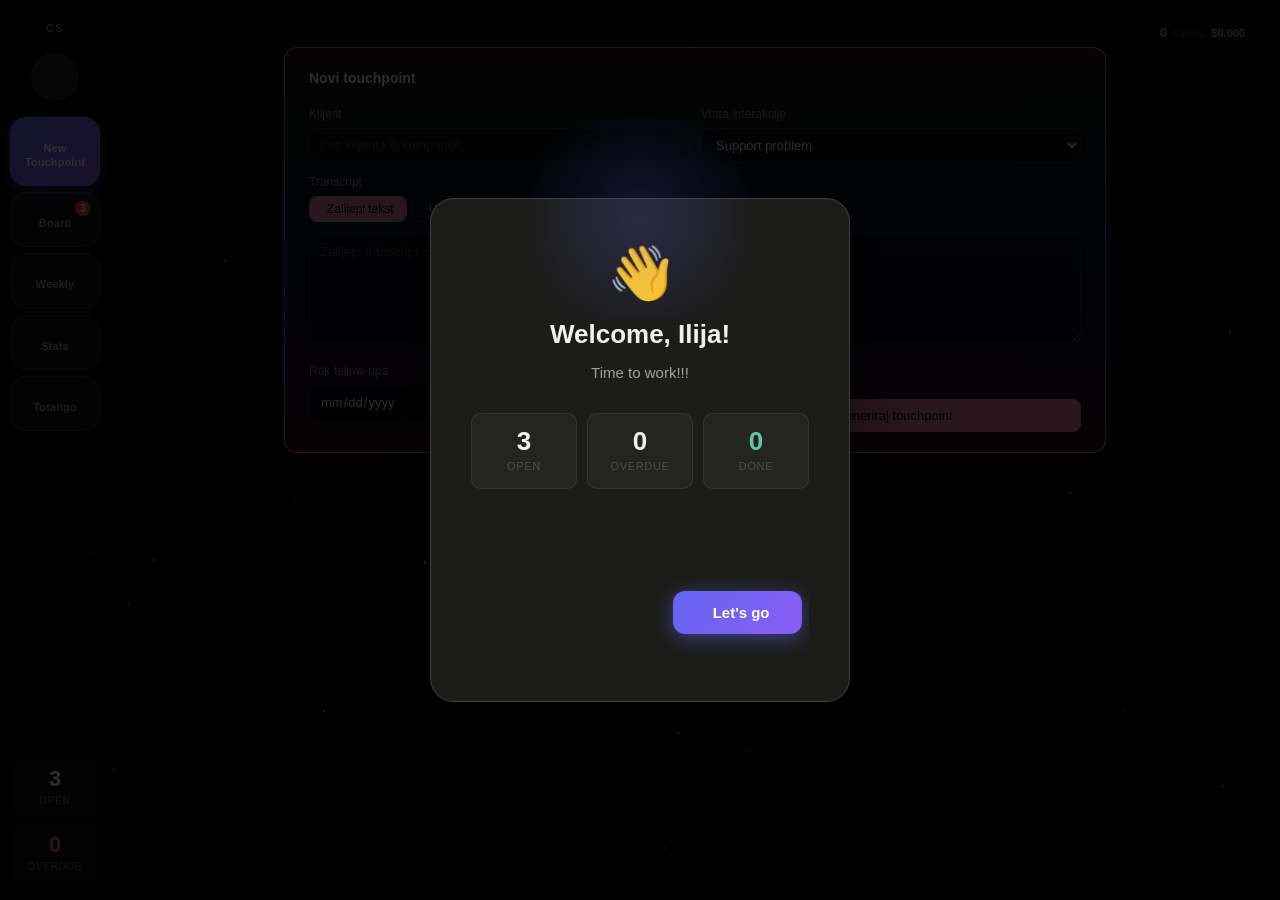
==== commit 0bc16743: "Add files via upload" ====
--- a/index.html
+++ b/index.html
@@ -493,6 +493,8 @@
     function init(){
       cv.width=window.innerWidth;
       cv.height=window.innerHeight;
+      ctx.fillStyle='#000000';
+      ctx.fillRect(0,0,cv.width,cv.height);
       layers.forEach(l=>{
         l.stars=Array.from({length:l.count},()=>({
           x:Math.random()*cv.width,
--- a/style.css
+++ b/style.css
@@ -1,34 +1,62 @@
 :root {
-  --bg: #111110;
-  --surface: #1c1c1a;
-  --surface2: #242422;
-  --border: rgba(255,255,255,0.1);
-  --border-strong: rgba(255,255,255,0.18);
-  --text: #f0f0ec;
-  --text-2: #a0a09a;
-  --text-3: #505048;
+  --bg: #000000;
+  --surface: rgba(0,0,0,0.7);
+  --surface2: rgba(255,255,255,0.04);
+  --border: rgba(255,255,255,0.08);
+  --border-strong: rgba(255,255,255,0.12);
+  --text: #f0f0f0;
+  --text-2: #888888;
+  --text-3: #444444;
   --blue-bg: #042C53;
   --blue-text: #85B7EB;
   --red-bg: #501313;
   --red-text: #F09595;
-  --green-bg: #173404;
-  --green-text: #97C459;
+  --green-bg: #04342C;
+  --green-text: #5DCAA5;
   --amber-bg: #412402;
   --amber-text: #EF9F27;
   --purple-bg: #26215C;
   --purple-text: #AFA9EC;
   --teal-bg: #04342C;
   --teal-text: #5DCAA5;
-  --accent: #f0f0ec;
+  --accent: #e879a0;
   --radius: 8px;
   --radius-lg: 12px;
 }
 
+@property --card-angle { syntax: '<angle>'; initial-value: 0deg; inherits: false; }
+@keyframes card-spin { to { --card-angle: 360deg; } }
+
+.card {
+  position: relative;
+  border-radius: var(--radius-lg);
+  background: var(--surface);
+  border: none !important;
+  isolation: isolate;
+}
+.card::before {
+  content: '';
+  position: absolute;
+  inset: -1px;
+  border-radius: calc(var(--radius-lg) + 1px);
+  background: linear-gradient(var(--card-angle), #e879a0, #7c3aed, #2563eb, #0d9488, #e879a0);
+  z-index: -1;
+  animation: card-spin 4s linear infinite;
+}
+.card::after {
+  content: '';
+  position: absolute;
+  inset: 0;
+  border-radius: var(--radius-lg);
+  background: rgba(0,0,0,0.85);
+  z-index: -1;
+}
+
 *, *::before, *::after { box-sizing: border-box; margin: 0; padding: 0; }
 
 body {
   font-family: -apple-system, BlinkMacSystemFont, 'Segoe UI', sans-serif;
-  background: #08080f;
+  background: #000000;
   color: var(--text);
   font-size: 15px;
   line-height: 1.5;
@@ -47,7 +75,7 @@
 .sidebar {
   width: 110px;
   flex-shrink: 0;
-  background: #0f0f13;
+  background: rgba(0,0,0,0.8);
   display: flex;
   flex-direction: column;
   align-items: center;
@@ -275,8 +303,8 @@
   font-size: 13px;
   padding: 8px 10px;
   border-radius: var(--radius);
-  border: 0.5px solid var(--border-strong);
-  background: var(--surface2);
+  border: 0.5px solid rgba(255,255,255,0.1);
+  background: rgba(0,0,0,0.6);
   color: var(--text);
   font-family: inherit;
   width: 100%;
@@ -284,8 +312,9 @@
 }
 .field input:focus, .field select:focus, .field textarea:focus {
   outline: none;
-  border-color: var(--text-2);
-}
+  border-color: rgba(232,121,160,0.4);
+}
+.field input::placeholder, .field textarea::placeholder { color: var(--text-3); }
 .field textarea { resize: vertical; }
 
 .tp-output {
@@ -815,11 +844,30 @@
 .modal-bg.open { display: flex; }
 .modal {
   background: var(--surface);
-  border: 0.5px solid var(--border);
+  border: 1px solid rgba(232,121,160,0.3);
   border-radius: var(--radius-lg);
   padding: 20px 24px;
   width: 100%;
   max-width: 420px;
+  position: relative;
+  isolation: isolate;
+}
+.modal::before {
+  content: '';
+  position: absolute;
+  inset: -1px;
+  border-radius: calc(var(--radius-lg) + 1px);
+  background: linear-gradient(var(--card-angle), #e879a0, #7c3aed, #2563eb, #0d9488, #e879a0);
+  z-index: -1;
+  animation: card-spin 4s linear infinite;
+}
+.modal::after {
+  content: '';
+  position: absolute;
+  inset: 0;
+  border-radius: var(--radius-lg);
+  background: rgba(0,0,0,0.92);
+  z-index: -1;
 }
 .modal-header {
   display: flex;
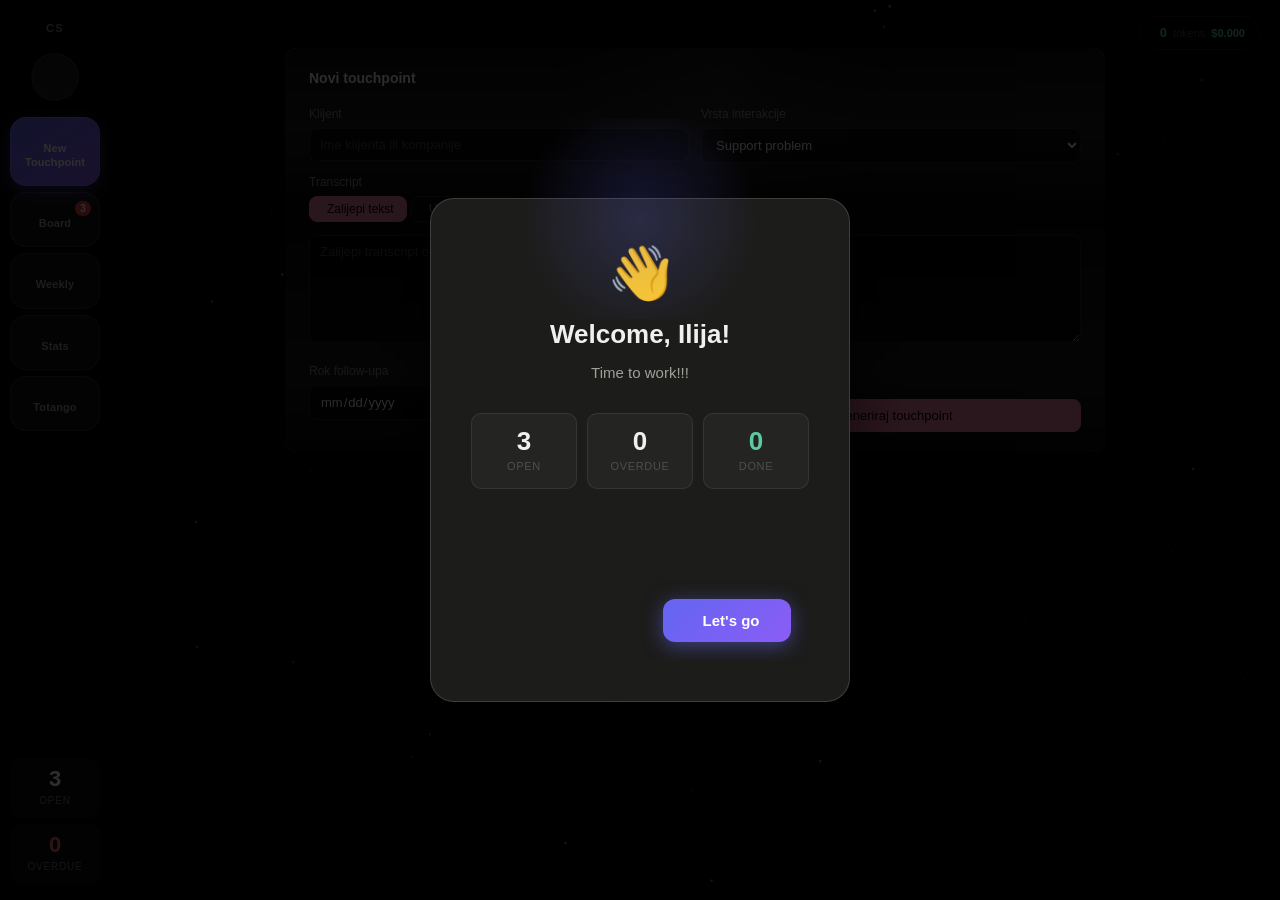
==== commit fcaa9662: "Add files via upload" ====
--- a/index.html
+++ b/index.html
@@ -74,7 +74,7 @@
       <!-- TOUCHPOINT TAB -->
       <div class="view active" id="view-tp">
         <div class="tp-wrap">
-          <div class="tp-form card">
+          <div class="tp-form card"><div class="shimmer-layer"></div>
             <h2 class="section-title">Novi touchpoint</h2>
             <div class="row2">
               <div class="field">
--- a/style.css
+++ b/style.css
@@ -26,20 +26,22 @@
 
 @property --card-angle { syntax: '<angle>'; initial-value: 0deg; inherits: false; }
 @keyframes card-spin { to { --card-angle: 360deg; } }
+@keyframes card-shimmer { 0% { transform: translateX(-150%) skewX(-10deg); } 100% { transform: translateX(400%) skewX(-10deg); } }
 
 .card {
   position: relative;
   border-radius: var(--radius-lg);
-  background: var(--surface);
+  background: rgba(0,0,0,0.88);
   border: none !important;
   isolation: isolate;
+  overflow: hidden;
 }
 .card::before {
   content: '';
   position: absolute;
   inset: -1px;
   border-radius: calc(var(--radius-lg) + 1px);
-  background: linear-gradient(var(--card-angle), #e879a0, #7c3aed, #2563eb, #0d9488, #e879a0);
+  background: linear-gradient(var(--card-angle), #444, #ccc, #888, #333, #eee, #666);
   z-index: -1;
   animation: card-spin 4s linear infinite;
 }
@@ -48,8 +50,23 @@
   position: absolute;
   inset: 0;
   border-radius: var(--radius-lg);
-  background: rgba(0,0,0,0.85);
+  background: rgba(0,0,0,0.88);
   z-index: -1;
+}
+.card .shimmer-layer {
+  position: absolute;
+  inset: 0;
+  border-radius: var(--radius-lg);
+  overflow: hidden;
+  pointer-events: none;
+  z-index: 0;
+}
+.card .shimmer-layer::after {
+  content: '';
+  position: absolute;
+  inset: 0;
+  background: linear-gradient(100deg, transparent 30%, rgba(255,255,255,0.05) 50%, rgba(255,255,255,0.02) 55%, transparent 70%);
+  animation: card-shimmer 3.5s ease-in-out infinite;
 }
 
 *, *::before, *::after { box-sizing: border-box; margin: 0; padding: 0; }
@@ -547,7 +564,27 @@
   overflow-x: hidden;
   scrollbar-width: thin;
   scrollbar-color: rgba(255,255,255,0.1) transparent;
-}
+  transition: opacity 0.3s ease, transform 0.3s ease, flex 0.4s ease;
+}
+
+/* COLUMN FOCUS MODE */
+.focus-overlay { animation: focusFadeIn 0.2s ease; }
+@keyframes focusFadeIn { from { opacity:0;transform:translateY(8px); } to { opacity:1;transform:translateY(0); } }
+.focus-header { display:flex;align-items:center;justify-content:space-between;margin-bottom:20px;padding-bottom:14px;border-bottom:0.5px solid var(--border); }
+.focus-grid { display:grid;grid-template-columns:repeat(auto-fill,minmax(220px,1fr));gap:10px; }
+.focus-card {
+  background:var(--surface);border:0.5px solid var(--border);border-radius:var(--radius);
+  padding:12px 14px;cursor:pointer;transition:border-color 0.15s,transform 0.15s;
+  position:relative;isolation:isolate;
+}
+.focus-card::before {
+  content:'';position:absolute;inset:-1px;border-radius:calc(var(--radius) + 1px);
+  background:linear-gradient(var(--card-angle),#e879a0,#7c3aed,#2563eb,#0d9488,#e879a0);
+  z-index:-1;animation:card-spin 4s linear infinite;opacity:0;transition:opacity 0.2s;
+}
+.focus-card::after { content:'';position:absolute;inset:0;border-radius:var(--radius);background:var(--surface);z-index:-1; }
+.focus-card:hover { transform:translateY(-2px); }
+.focus-card:hover::before { opacity:1; }
 .col::-webkit-scrollbar { width: 4px; }
 .col::-webkit-scrollbar-track { background: transparent; }
 .col::-webkit-scrollbar-thumb { background: rgba(255,255,255,0.1); border-radius: 2px; }
@@ -587,8 +624,8 @@
 
 /* Card base — minimized by default */
 .kanban-card {
-  background: var(--surface);
-  border: 0.5px solid var(--border);
+  background: rgba(0,0,0,0.7);
+  border: 0.5px solid rgba(255,255,255,0.08);
   border-left: 3px solid transparent;
   border-radius: var(--radius);
   padding: 7px 12px;
@@ -596,6 +633,22 @@
   cursor: pointer;
   transition: all 0.2s ease;
   overflow: hidden;
+  position: relative;
+}
+.kanban-card .shimmer-layer {
+  position: absolute;
+  inset: 0;
+  border-radius: var(--radius);
+  overflow: hidden;
+  pointer-events: none;
+  z-index: 0;
+}
+.kanban-card .shimmer-layer::after {
+  content: '';
+  position: absolute;
+  inset: 0;
+  background: linear-gradient(100deg, transparent 30%, rgba(255,255,255,0.04) 50%, rgba(255,255,255,0.01) 55%, transparent 70%);
+  animation: card-shimmer 3.5s ease-in-out infinite;
 }
 
 /* Minimized state — hide client, meta, totango */
@@ -843,21 +896,22 @@
 }
 .modal-bg.open { display: flex; }
 .modal {
-  background: var(--surface);
-  border: 1px solid rgba(232,121,160,0.3);
+  background: rgba(0,0,0,0.92);
+  border: 1px solid rgba(255,255,255,0.12);
   border-radius: var(--radius-lg);
   padding: 20px 24px;
   width: 100%;
   max-width: 420px;
   position: relative;
   isolation: isolate;
+  overflow: hidden;
 }
 .modal::before {
   content: '';
   position: absolute;
   inset: -1px;
   border-radius: calc(var(--radius-lg) + 1px);
-  background: linear-gradient(var(--card-angle), #e879a0, #7c3aed, #2563eb, #0d9488, #e879a0);
+  background: linear-gradient(var(--card-angle), #444, #ccc, #888, #333, #eee, #666);
   z-index: -1;
   animation: card-spin 4s linear infinite;
 }
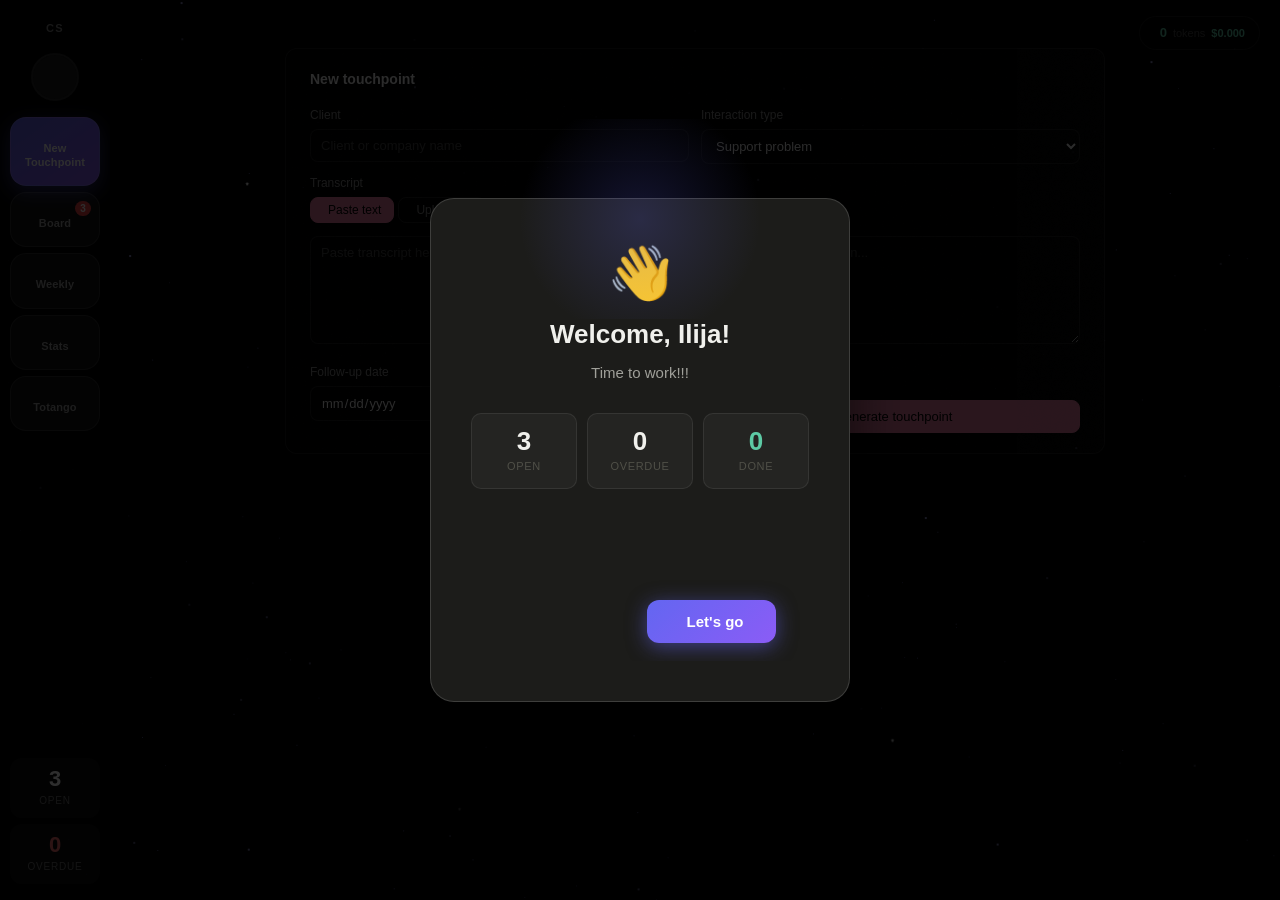
==== commit 8b6923ca: "Add files via upload" ====
--- a/index.html
+++ b/index.html
@@ -75,14 +75,14 @@
       <div class="view active" id="view-tp">
         <div class="tp-wrap">
           <div class="tp-form card"><div class="shimmer-layer"></div>
-            <h2 class="section-title">Novi touchpoint</h2>
+            <h2 class="section-title">New touchpoint</h2>
             <div class="row2">
               <div class="field">
-                <label for="tp-client">Klijent</label>
-                <input id="tp-client" type="text" placeholder="Ime klijenta ili kompanije" />
+                <label for="tp-client">Client</label>
+                <input id="tp-client" type="text" placeholder="Client or company name" />
               </div>
               <div class="field">
-                <label for="tp-type">Vrsta interakcije</label>
+                <label for="tp-type">Interaction type</label>
                 <select id="tp-type">
                   <option value="Support">Support problem</option>
                   <option value="Follow-up">Follow-up</option>
@@ -98,14 +98,14 @@
               <label>Transcript</label>
               <div class="transcript-tabs">
                 <button class="tt-tab active" onclick="switchTranscriptTab('paste')" id="ttab-paste">
-                  <i class="ti ti-clipboard"></i> Zalijepi tekst
+                  <i class="ti ti-clipboard"></i> Paste text
                 </button>
                 <button class="tt-tab" onclick="switchTranscriptTab('file')" id="ttab-file">
-                  <i class="ti ti-file-upload"></i> Učitaj datoteku
+                  <i class="ti ti-file-upload"></i> Upload file
                 </button>
               </div>
               <div id="tt-paste">
-                <textarea id="tp-raw" placeholder="Zalijepi transcript ovdje — Teams/Zoom summary, key points, ili slobodni opis situacije..." rows="6"></textarea>
+                <textarea id="tp-raw" placeholder="Paste transcript here — Teams/Zoom summary, key points, or free description of the situation..." rows="6"></textarea>
               </div>
               <div id="tt-file" style="display:none">
                 <div class="file-drop" id="file-drop"
@@ -115,7 +115,7 @@
                   ondrop="fileDrop(event)">
                   <i class="ti ti-file-text" style="font-size:24px;color:var(--text-3)"></i>
                   <span>Klikni ili prevuci datoteku</span>
-                  <span class="file-hint">Podržava .txt, .md, .docx</span>
+                  <span class="file-hint">Supports .txt, .md, .docx</span>
                 </div>
                 <input type="file" id="tp-file" accept=".txt,.md,.docx" style="display:none" onchange="handleFileUpload(event)" />
                 <div id="file-loaded" class="file-loaded" style="display:none">
@@ -128,12 +128,12 @@
 
             <div class="row2">
               <div class="field">
-                <label for="tp-due">Rok follow-upa</label>
+                <label for="tp-due">Follow-up date</label>
                 <input id="tp-due" type="date" />
               </div>
               <div class="field field-action">
                 <button class="btn btn-primary btn-full" id="btn-generate" onclick="generateTP()">
-                  <i class="ti ti-sparkles"></i> Generiraj touchpoint
+                  <i class="ti ti-sparkles"></i> Generate touchpoint
                 </button>
               </div>
             </div>
@@ -370,16 +370,16 @@
   <div class="modal-bg" id="apikey-modal">
     <div class="modal">
       <div class="modal-header">
-        <h3>Anthropic API ključ</h3>
-      </div>
-      <p class="modal-desc">Za generiranje touchpointova potreban je Anthropic API ključ. Sprema se samo lokalno u tvom browseru.</p>
-      <div class="field">
-        <label for="apikey-input">API ključ</label>
+        <h3>Anthropic API key</h3>
+      </div>
+      <p class="modal-desc">An Anthropic API key is required to generate touchpoints. It is saved locally in your browser only.</p>
+      <div class="field">
+        <label for="apikey-input">API key</label>
         <input id="apikey-input" type="password" placeholder="sk-ant-..." />
       </div>
       <div class="modal-footer">
         <a class="link-sm" href="https://console.anthropic.com/settings/keys" target="_blank">
-          <i class="ti ti-external-link"></i> Dohvati ključ
+          <i class="ti ti-external-link"></i> Get key
         </a>
         <div class="modal-footer-right">
           <button class="btn btn-primary" onclick="saveApiKey()">Spremi i nastavi</button>
--- a/style.css
+++ b/style.css
@@ -24,50 +24,25 @@
   --radius-lg: 12px;
 }
 
-@property --card-angle { syntax: '<angle>'; initial-value: 0deg; inherits: false; }
-@keyframes card-spin { to { --card-angle: 360deg; } }
-@keyframes card-shimmer { 0% { transform: translateX(-150%) skewX(-10deg); } 100% { transform: translateX(400%) skewX(-10deg); } }
-
 .card {
-  position: relative;
   border-radius: var(--radius-lg);
   background: rgba(0,0,0,0.88);
-  border: none !important;
+  border: 0.5px solid rgba(255,255,255,0.1) !important;
   isolation: isolate;
+  position: relative;
   overflow: hidden;
-}
-.card::before {
-  content: '';
-  position: absolute;
-  inset: -1px;
-  border-radius: calc(var(--radius-lg) + 1px);
-  background: linear-gradient(var(--card-angle), #444, #ccc, #888, #333, #eee, #666);
-  z-index: -1;
-  animation: card-spin 4s linear infinite;
 }
 .card::after {
   content: '';
   position: absolute;
   inset: 0;
   border-radius: var(--radius-lg);
-  background: rgba(0,0,0,0.88);
-  z-index: -1;
-}
-.card .shimmer-layer {
-  position: absolute;
-  inset: 0;
-  border-radius: var(--radius-lg);
-  overflow: hidden;
+  opacity: 0.035;
   pointer-events: none;
-  z-index: 0;
-}
-.card .shimmer-layer::after {
-  content: '';
-  position: absolute;
-  inset: 0;
-  background: linear-gradient(100deg, transparent 30%, rgba(255,255,255,0.05) 50%, rgba(255,255,255,0.02) 55%, transparent 70%);
-  animation: card-shimmer 3.5s ease-in-out infinite;
-}
+  background-image: url("data:image/svg+xml,%3Csvg viewBox='0 0 256 256' xmlns='http://www.w3.org/2000/svg'%3E%3Cfilter id='n'%3E%3CfeTurbulence type='fractalNoise' baseFrequency='0.85' numOctaves='4' stitchTiles='stitch'/%3E%3C/filter%3E%3Crect width='100%25' height='100%25' filter='url(%23n)'/%3E%3C/svg%3E");
+  background-size: 200px 200px;
+}
+.card .shimmer-layer { display: none; }
 
 *, *::before, *::after { box-sizing: border-box; margin: 0; padding: 0; }
 
@@ -624,7 +599,7 @@
 
 /* Card base — minimized by default */
 .kanban-card {
-  background: rgba(0,0,0,0.7);
+  background: rgba(0,0,0,0.8);
   border: 0.5px solid rgba(255,255,255,0.08);
   border-left: 3px solid transparent;
   border-radius: var(--radius);
@@ -635,21 +610,17 @@
   overflow: hidden;
   position: relative;
 }
-.kanban-card .shimmer-layer {
-  position: absolute;
-  inset: 0;
-  border-radius: var(--radius);
-  overflow: hidden;
-  pointer-events: none;
-  z-index: 0;
-}
-.kanban-card .shimmer-layer::after {
+.kanban-card::after {
   content: '';
   position: absolute;
   inset: 0;
-  background: linear-gradient(100deg, transparent 30%, rgba(255,255,255,0.04) 50%, rgba(255,255,255,0.01) 55%, transparent 70%);
-  animation: card-shimmer 3.5s ease-in-out infinite;
-}
+  border-radius: var(--radius);
+  opacity: 0.03;
+  pointer-events: none;
+  background-image: url("data:image/svg+xml,%3Csvg viewBox='0 0 256 256' xmlns='http://www.w3.org/2000/svg'%3E%3Cfilter id='n'%3E%3CfeTurbulence type='fractalNoise' baseFrequency='0.85' numOctaves='4' stitchTiles='stitch'/%3E%3C/filter%3E%3Crect width='100%25' height='100%25' filter='url(%23n)'/%3E%3C/svg%3E");
+  background-size: 200px 200px;
+}
+.kanban-card .shimmer-layer { display: none; }
 
 /* Minimized state — hide client, meta, totango */
 .kanban-card .card-client,
@@ -897,7 +868,7 @@
 .modal-bg.open { display: flex; }
 .modal {
   background: rgba(0,0,0,0.92);
-  border: 1px solid rgba(255,255,255,0.12);
+  border: 0.5px solid rgba(180,180,180,0.2);
   border-radius: var(--radius-lg);
   padding: 20px 24px;
   width: 100%;
@@ -905,23 +876,6 @@
   position: relative;
   isolation: isolate;
   overflow: hidden;
-}
-.modal::before {
-  content: '';
-  position: absolute;
-  inset: -1px;
-  border-radius: calc(var(--radius-lg) + 1px);
-  background: linear-gradient(var(--card-angle), #444, #ccc, #888, #333, #eee, #666);
-  z-index: -1;
-  animation: card-spin 4s linear infinite;
-}
-.modal::after {
-  content: '';
-  position: absolute;
-  inset: 0;
-  border-radius: var(--radius-lg);
-  background: rgba(0,0,0,0.92);
-  z-index: -1;
 }
 .modal-header {
   display: flex;
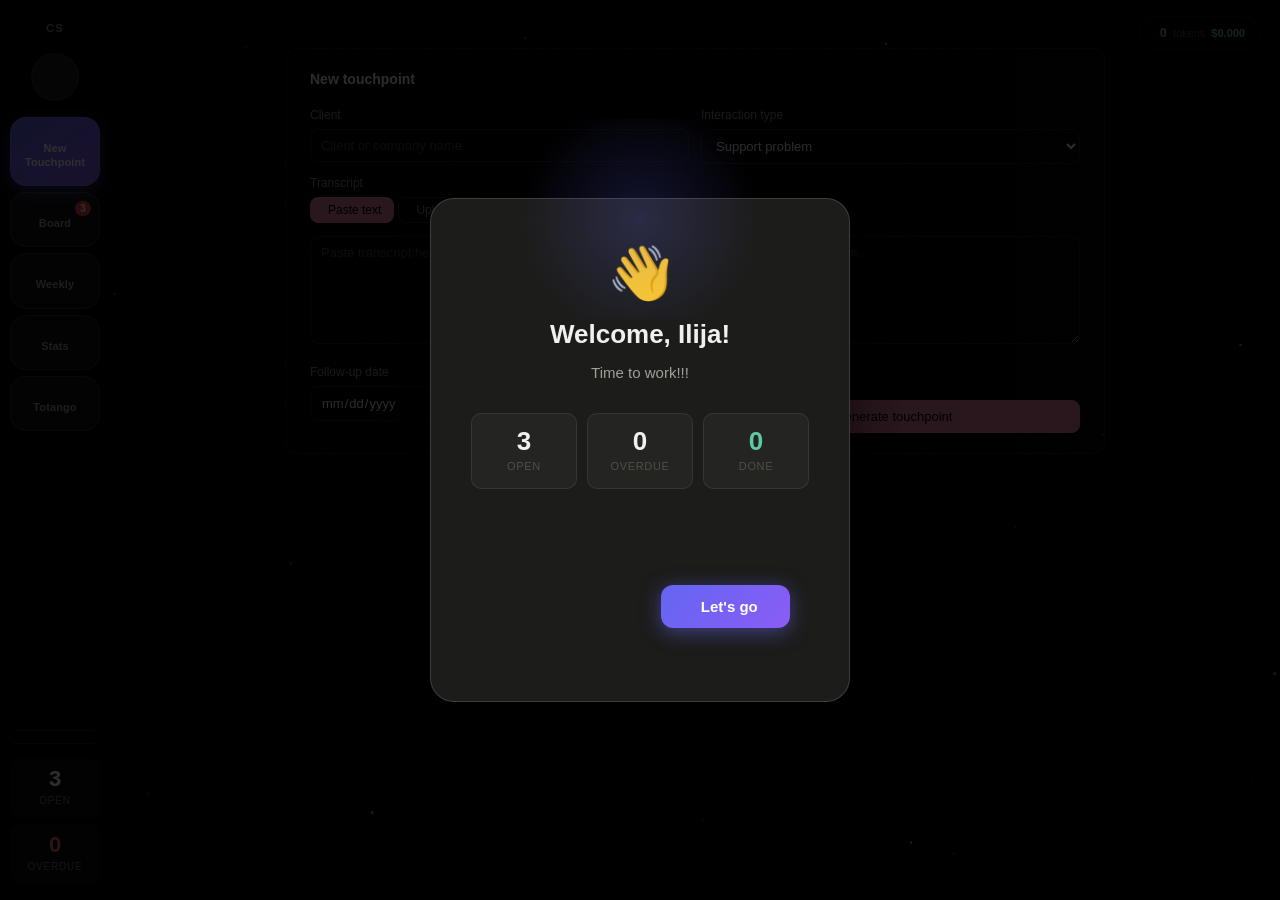
==== commit e772dd5a: "Add files via upload" ====
--- a/index.html
+++ b/index.html
@@ -52,6 +52,13 @@
       </nav>
 
       <div class="sidebar-stats">
+        <button id="mute-btn" onclick="toggleMute()" title="Mute sounds" style="
+          background:transparent;border:0.5px solid rgba(255,255,255,0.1);border-radius:8px;
+          color:rgba(255,255,255,0.5);padding:6px;cursor:pointer;width:100%;
+          font-size:16px;margin-bottom:8px;transition:opacity 0.2s,border-color 0.2s;
+        ">
+          <i class="ti ti-volume"></i>
+        </button>
         <div class="sidebar-stat">
           <div class="sidebar-stat-num" id="hdr-open">0</div>
           <div class="sidebar-stat-lbl">Open</div>
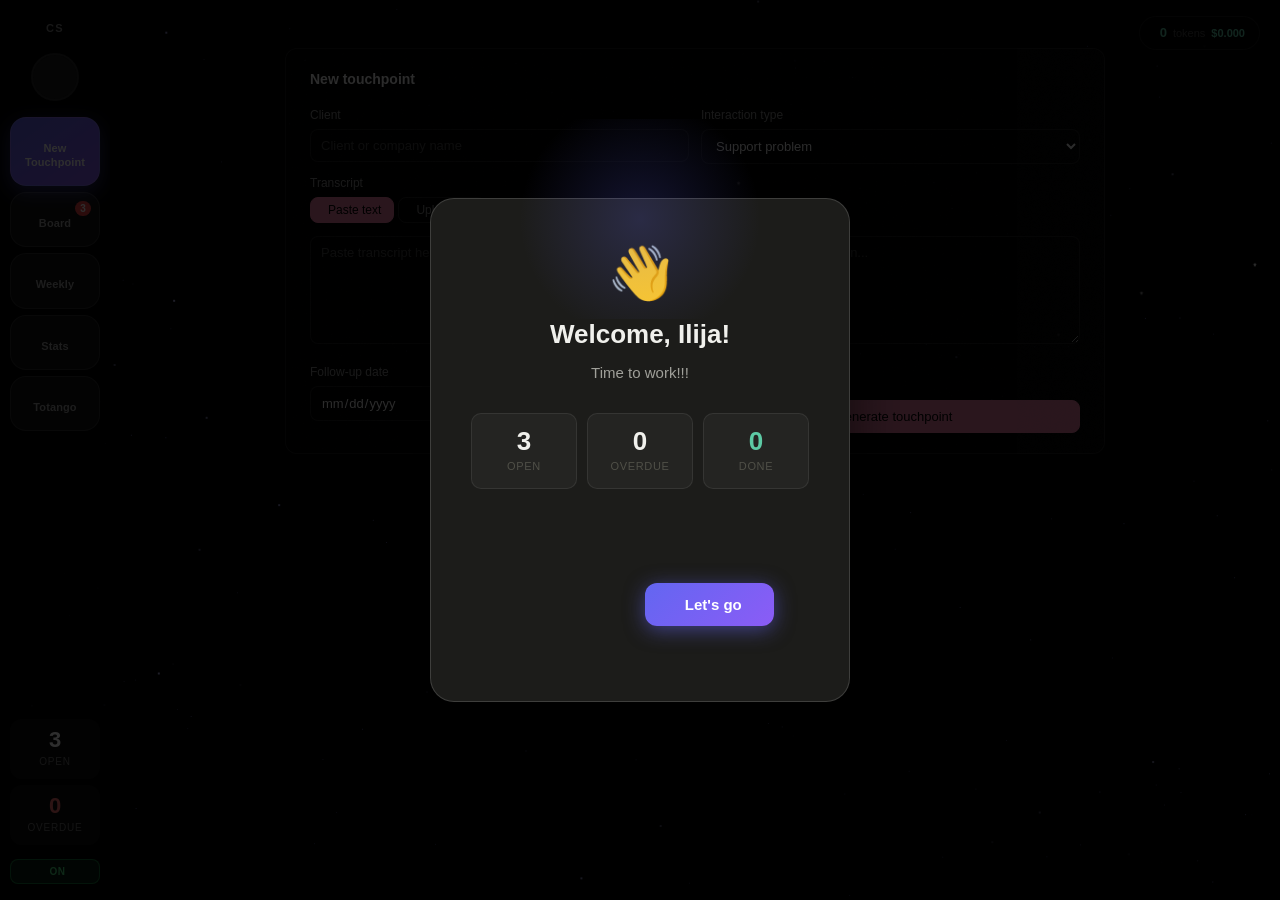
==== commit 2f0d0feb: "Add files via upload" ====
--- a/index.html
+++ b/index.html
@@ -52,13 +52,6 @@
       </nav>
 
       <div class="sidebar-stats">
-        <button id="mute-btn" onclick="toggleMute()" title="Mute sounds" style="
-          background:transparent;border:0.5px solid rgba(255,255,255,0.1);border-radius:8px;
-          color:rgba(255,255,255,0.5);padding:6px;cursor:pointer;width:100%;
-          font-size:16px;margin-bottom:8px;transition:opacity 0.2s,border-color 0.2s;
-        ">
-          <i class="ti ti-volume"></i>
-        </button>
         <div class="sidebar-stat">
           <div class="sidebar-stat-num" id="hdr-open">0</div>
           <div class="sidebar-stat-lbl">Open</div>
@@ -67,6 +60,25 @@
           <div class="sidebar-stat-num" id="hdr-over">0</div>
           <div class="sidebar-stat-lbl">Overdue</div>
         </div>
+        <button id="mute-btn" onclick="toggleMute()" title="Mute sounds" style="
+          background:rgba(34,197,94,0.15);
+          border:0.5px solid rgba(34,197,94,0.5);
+          border-radius:8px;
+          color:#4ade80;
+          padding:6px 0;
+          cursor:pointer;
+          width:100%;
+          font-size:13px;
+          margin-top:8px;
+          display:flex;
+          align-items:center;
+          justify-content:center;
+          gap:5px;
+          transition:background 0.2s, border-color 0.2s, color 0.2s;
+        ">
+          <i class="ti ti-volume" style="font-size:14px"></i>
+          <span style="font-size:10px;font-weight:600;letter-spacing:.05em">ON</span>
+        </button>
       </div>
     </aside>
 
